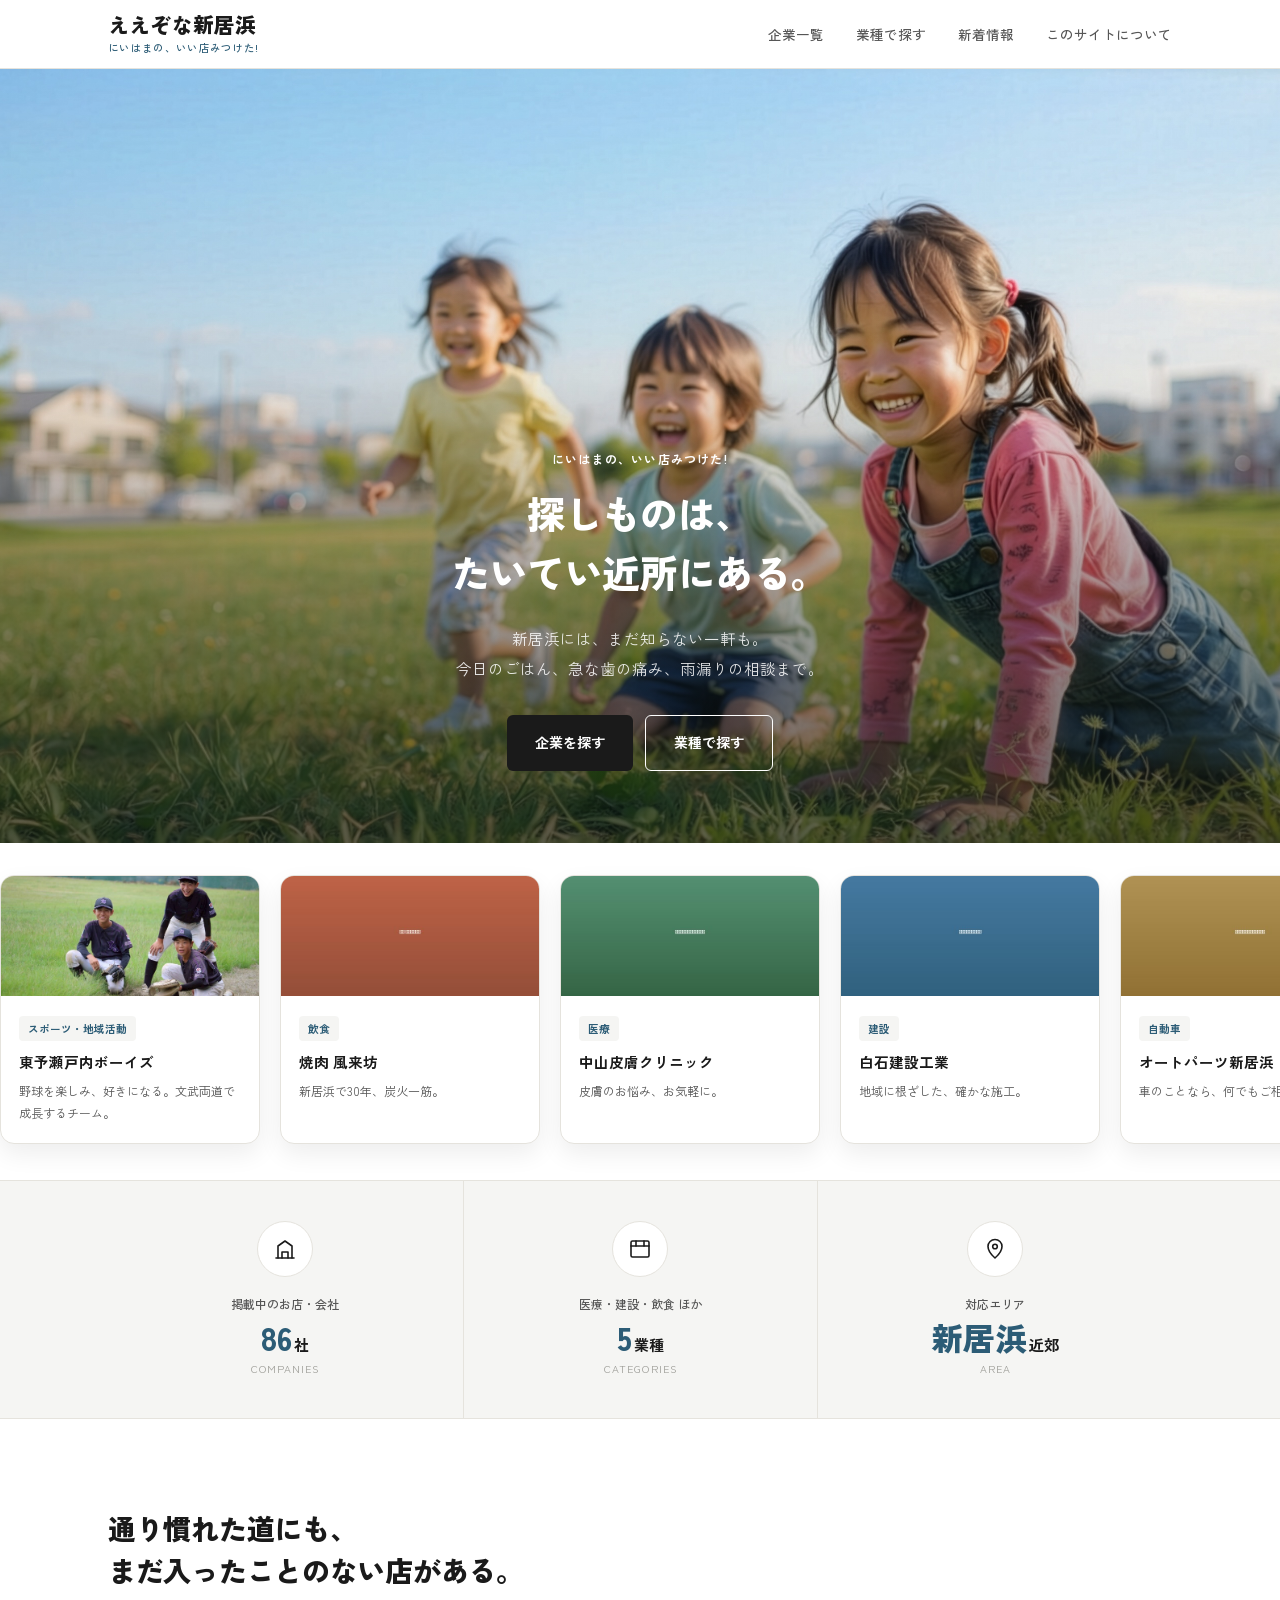
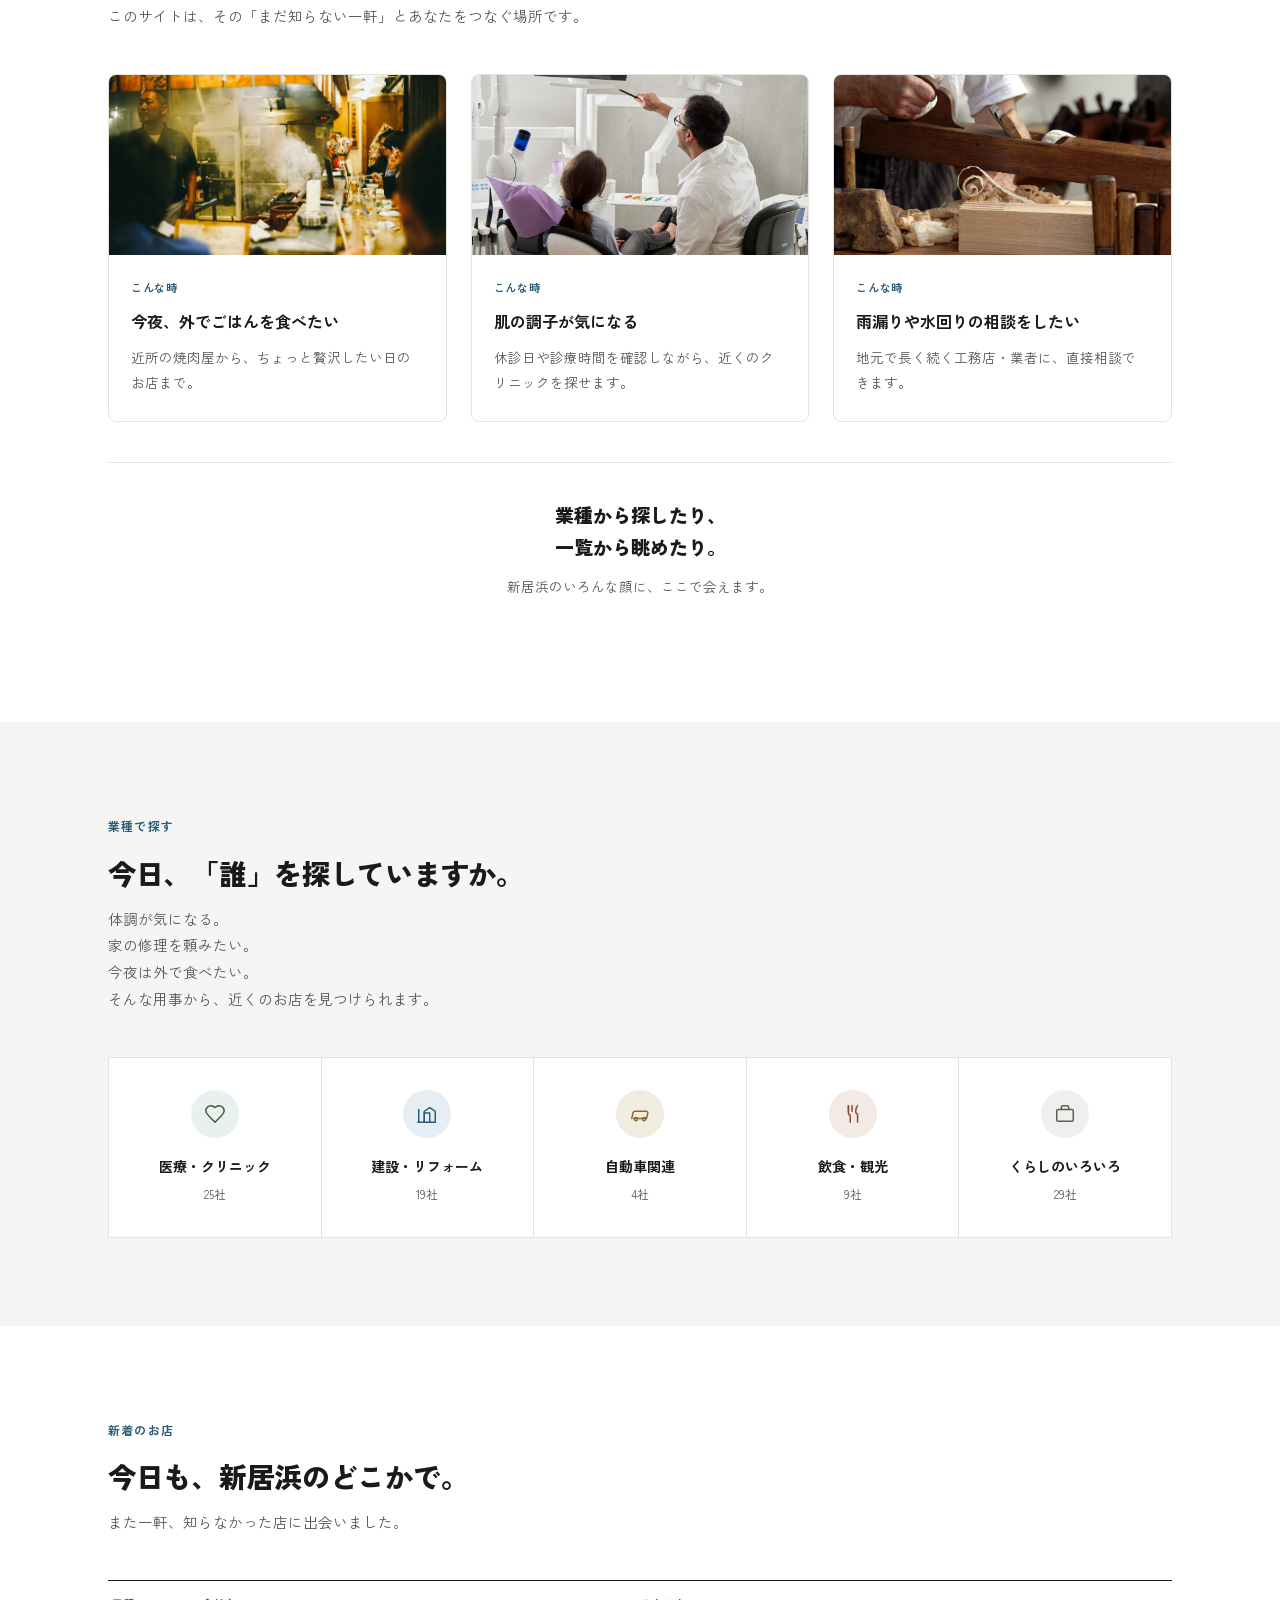
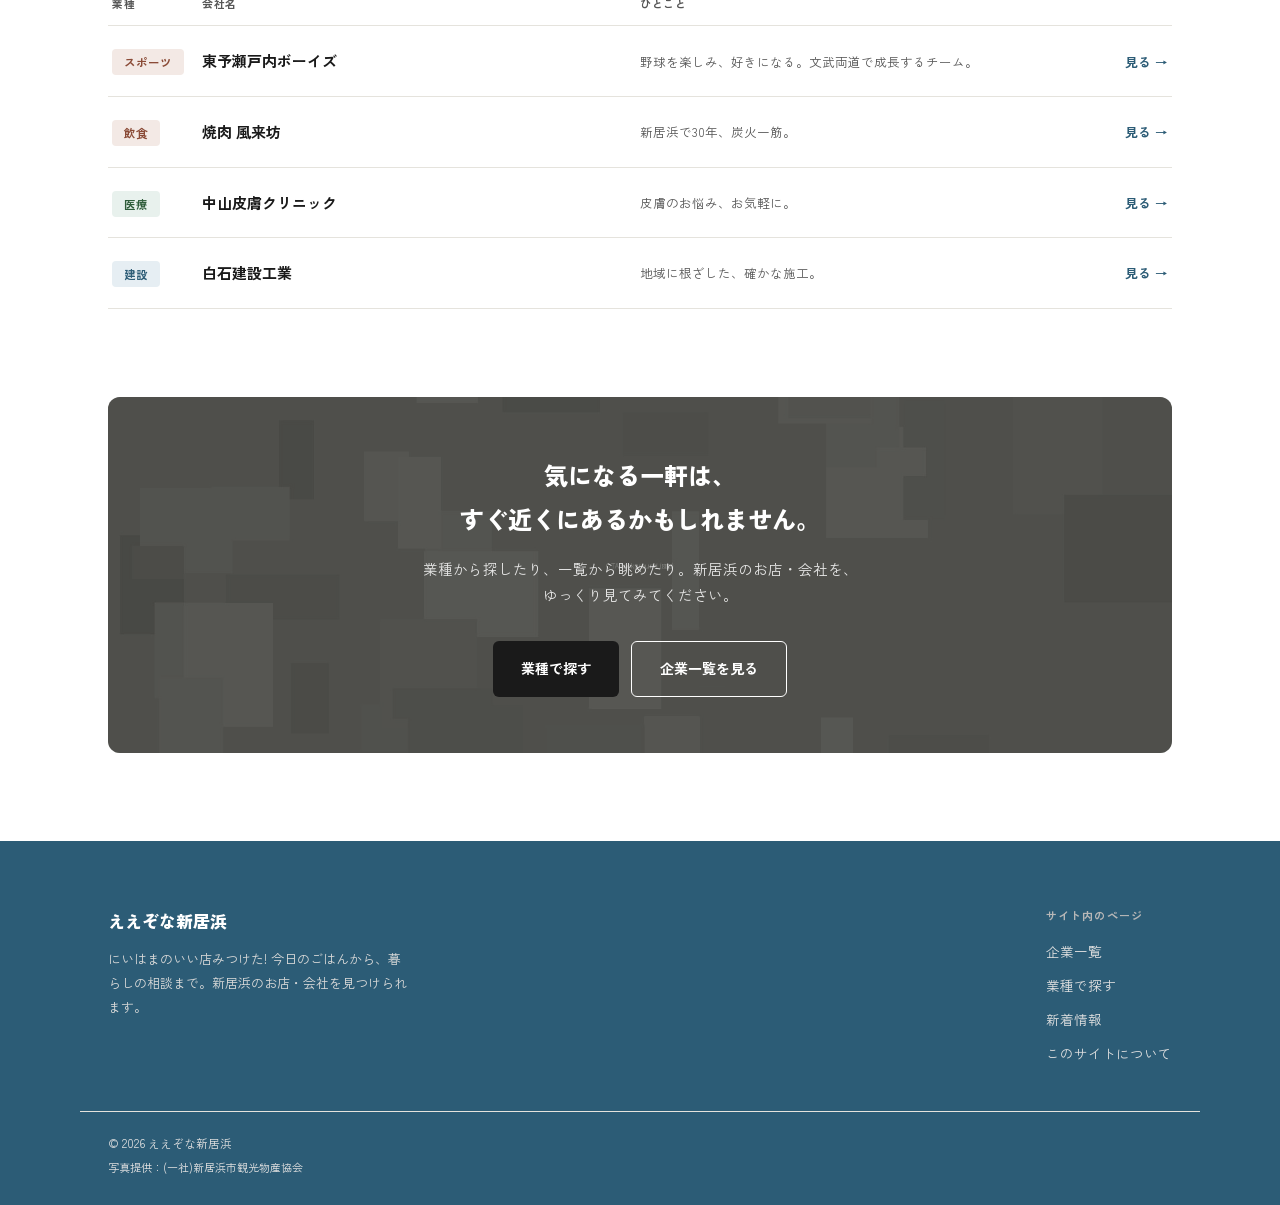
==== index.html @ 500b8d82 "色々修正リファクタ" ====
<!doctype html>
<html lang="ja">
  <head>
    <meta charset="UTF-8" />
    <meta name="viewport" content="width=device-width, initial-scale=1.0" />
    <title>ええぞな新居浜｜にいはまのいい店みつけた!</title>
    <meta
      name="description"
      content="にいはまのいい店みつけた! 今日のごはん、急な通院、暮らしの相談まで。新居浜のお店・会社を見つけられます。"
    />
    <link rel="stylesheet" href="assets/style.css" />
    <link rel="stylesheet" href="assets/home.css" />
  </head>
  <body>
    <header class="site-header">
      <div class="wrap header-inner">
        <a href="index.html" class="brand">
          <span class="brand-text"
            >ええぞな新居浜<small>にいはまの、いい店みつけた!</small></span
          >
        </a>
        <nav class="nav-links">
          <a href="companies/index.html">企業一覧</a>
          <a href="categories.html">業種で探す</a>
          <a href="news.html">新着情報</a>
          <a href="about.html">このサイトについて</a>
        </nav>
      </div>
    </header>

    <div class="hero">
      <div class="hero-image">
        <div class="hero-slide is-active">
          <img
            src="images/hero.jpg"
            alt="新居浜市の鳥瞰イラスト。瀬戸内海と市街地、別子銅山の山々"
          />
        </div>
        <div class="hero-slide">
          <img src="images/hero2.jpg" alt="新居浜の街並み" />
        </div>
        <div class="hero-slide">
          <img src="images/hero3.jpg" alt="新居浜のお店の様子" />
        </div>
        <div class="hero-gradient"></div>
      </div>
      <div class="wrap hero-text">
        <span class="eyebrow">にいはまの、いい店みつけた!</span>
        <h1>探しものは、<br />たいてい近所にある。</h1>
        <p class="lead">
          新居浜には、まだ知らない一軒も。<br />今日のごはん、急な歯の痛み、雨漏りの相談まで。
        </p>
        <div class="hero-actions">
          <a href="companies/index.html" class="btn btn-primary">企業を探す</a>
          <a href="categories.html" class="btn btn-outline">業種で探す</a>
        </div>
      </div>
    </div>

    <div class="marquee-section">
      <div class="marquee-track">
        <div class="marquee-group">
          <a href="companies/setouchi-boys/" class="marquee-card">
            <div class="marquee-thumb">
              <img
                src="images/companies/setouchi-boys/photo-1.jpg"
                alt="東予瀬戸内ボーイズ"
              />
            </div>
            <div class="marquee-body">
              <span class="marquee-tag">スポーツ・地域活動</span>
              <h4>東予瀬戸内ボーイズ</h4>
              <p>野球を楽しみ、好きになる。文武両道で成長するチーム。</p>
            </div>
          </a>
          <a href="companies/a/index.html" class="marquee-card">
            <div class="marquee-thumb">
              <img src="images/marquee-1.jpg" alt="焼肉 風来坊" />
            </div>
            <div class="marquee-body">
              <span class="marquee-tag">飲食</span>
              <h4>焼肉 風来坊</h4>
              <p>新居浜で30年、炭火一筋。</p>
            </div>
          </a>
          <a href="companies/b/index.html" class="marquee-card">
            <div class="marquee-thumb">
              <img src="images/marquee-2.jpg" alt="中山皮膚クリニック" />
            </div>
            <div class="marquee-body">
              <span class="marquee-tag">医療</span>
              <h4>中山皮膚クリニック</h4>
              <p>皮膚のお悩み、お気軽に。</p>
            </div>
          </a>
          <a href="companies/c/index.html" class="marquee-card">
            <div class="marquee-thumb">
              <img src="images/marquee-3.jpg" alt="白石建設工業" />
            </div>
            <div class="marquee-body">
              <span class="marquee-tag">建設</span>
              <h4>白石建設工業</h4>
              <p>地域に根ざした、確かな施工。</p>
            </div>
          </a>
          <a href="companies/index.html" class="marquee-card">
            <div class="marquee-thumb">
              <img src="images/marquee-4.jpg" alt="オートパーツ新居浜" />
            </div>
            <div class="marquee-body">
              <span class="marquee-tag">自動車</span>
              <h4>オートパーツ新居浜</h4>
              <p>車のことなら、何でもご相談を。</p>
            </div>
          </a>
          <a href="companies/index.html" class="marquee-card">
            <div class="marquee-thumb">
              <img src="images/marquee-5.jpg" alt="渡部精機" />
            </div>
            <div class="marquee-body">
              <span class="marquee-tag">サービス</span>
              <h4>渡部精機</h4>
              <p>ものづくりの町を、支えています。</p>
            </div>
          </a>
        </div>
        <div class="marquee-group" aria-hidden="true">
          <a href="companies/setouchi-boys/" class="marquee-card">
            <div class="marquee-thumb">
              <img
                src="images/companies/setouchi-boys/photo-1.jpg"
                alt="東予瀬戸内ボーイズ"
              />
            </div>
            <div class="marquee-body">
              <span class="marquee-tag">スポーツ・地域活動</span>
              <h4>東予瀬戸内ボーイズ</h4>
              <p>野球を楽しみ、好きになる。文武両道で成長するチーム。</p>
            </div>
          </a>
          <a href="companies/a/index.html" class="marquee-card">
            <div class="marquee-thumb">
              <img src="images/marquee-1.jpg" alt="焼肉 風来坊" />
            </div>
            <div class="marquee-body">
              <span class="marquee-tag">飲食</span>
              <h4>焼肉 風来坊</h4>
              <p>新居浜で30年、炭火一筋。</p>
            </div>
          </a>
          <a href="companies/b/index.html" class="marquee-card">
            <div class="marquee-thumb">
              <img src="images/marquee-2.jpg" alt="中山皮膚クリニック" />
            </div>
            <div class="marquee-body">
              <span class="marquee-tag">医療</span>
              <h4>中山皮膚クリニック</h4>
              <p>皮膚のお悩み、お気軽に。</p>
            </div>
          </a>
          <a href="companies/c/index.html" class="marquee-card">
            <div class="marquee-thumb">
              <img src="images/marquee-3.jpg" alt="白石建設工業" />
            </div>
            <div class="marquee-body">
              <span class="marquee-tag">建設</span>
              <h4>白石建設工業</h4>
              <p>地域に根ざした、確かな施工。</p>
            </div>
          </a>
          <a href="companies/index.html" class="marquee-card">
            <div class="marquee-thumb">
              <img src="images/marquee-4.jpg" alt="オートパーツ新居浜" />
            </div>
            <div class="marquee-body">
              <span class="marquee-tag">自動車</span>
              <h4>オートパーツ新居浜</h4>
              <p>車のことなら、何でもご相談を。</p>
            </div>
          </a>
          <a href="companies/index.html" class="marquee-card">
            <div class="marquee-thumb">
              <img src="images/marquee-5.jpg" alt="渡部精機" />
            </div>
            <div class="marquee-body">
              <span class="marquee-tag">サービス</span>
              <h4>渡部精機</h4>
              <p>ものづくりの町を、支えています。</p>
            </div>
          </a>
        </div>
      </div>
    </div>

    <div class="stat-band">
      <div class="wrap">
        <div class="stat-item">
          <div class="stat-icon">
            <svg
              width="24"
              height="24"
              viewBox="0 0 24 24"
              fill="none"
              stroke="currentColor"
              stroke-width="1.6"
              stroke-linecap="round"
              stroke-linejoin="round"
            >
              <path d="M3 21h18" />
              <path d="M5 21V9l7-5 7 5v12" />
              <path d="M9 21v-6h6v6" />
            </svg>
          </div>
          <div class="label-jp">掲載中のお店・会社</div>
          <div class="num">86<span>社</span></div>
          <div class="label-en">Companies</div>
        </div>
        <div class="stat-item">
          <div class="stat-icon">
            <svg
              width="24"
              height="24"
              viewBox="0 0 24 24"
              fill="none"
              stroke="currentColor"
              stroke-width="1.6"
              stroke-linecap="round"
              stroke-linejoin="round"
            >
              <rect x="3" y="4" width="18" height="16" rx="1.5" />
              <path d="M3 9h18" />
              <path d="M8 4v5" />
              <path d="M16 4v5" />
            </svg>
          </div>
          <div class="label-jp">医療・建設・飲食 ほか</div>
          <div class="num">5<span>業種</span></div>
          <div class="label-en">Categories</div>
        </div>
        <div class="stat-item">
          <div class="stat-icon">
            <svg
              width="24"
              height="24"
              viewBox="0 0 24 24"
              fill="none"
              stroke="currentColor"
              stroke-width="1.6"
              stroke-linecap="round"
              stroke-linejoin="round"
            >
              <path
                d="M12 21s7-6.1 7-11.5A7 7 0 0 0 5 9.5C5 14.9 12 21 12 21z"
              />
              <circle cx="12" cy="9.5" r="2.3" />
            </svg>
          </div>
          <div class="label-jp">対応エリア</div>
          <div class="num">新居浜<span>近郊</span></div>
          <div class="label-en">Area</div>
        </div>
      </div>
    </div>

    <section class="section">
      <div class="wrap">
        <div class="section-head">
          <h2 class="section-title">
            通り慣れた道にも、<br />まだ入ったことのない店がある。
          </h2>
          <p class="section-desc">
            このサイトは、その「まだ知らない一軒」とあなたをつなぐ場所です。
          </p>
        </div>
        <div class="discover-grid">
          <div class="discover-card">
            <div class="discover-thumb">
              <img src="images/discover_1.jpg" alt="夜の外食シーン" />
            </div>
            <div class="discover-body">
              <span class="tag">こんな時</span>
              <h3>今夜、外でごはんを食べたい</h3>
              <p>近所の焼肉屋から、ちょっと贅沢したい日のお店まで。</p>
            </div>
          </div>
          <div class="discover-card">
            <div class="discover-thumb">
              <img src="images/discover_2.jpg" alt="クリニックでの診察シーン" />
            </div>
            <div class="discover-body">
              <span class="tag">こんな時</span>
              <h3>肌の調子が気になる</h3>
              <p>
                休診日や診療時間を確認しながら、近くのクリニックを探せます。
              </p>
            </div>
          </div>
          <div class="discover-card">
            <div class="discover-thumb">
              <img
                src="images/discover_3.jpg"
                alt="住宅の修理・リフォームシーン"
              />
            </div>
            <div class="discover-body">
              <span class="tag">こんな時</span>
              <h3>雨漏りや水回りの相談をしたい</h3>
              <p>地元で長く続く工務店・業者に、直接相談できます。</p>
            </div>
          </div>
        </div>
        <div class="discover-statement">
          <div class="big">業種から探したり、<br />一覧から眺めたり。</div>
          <p>新居浜のいろんな顔に、ここで会えます。</p>
        </div>
      </div>
    </section>

    <section class="section" style="background: var(--mist)">
      <div class="wrap">
        <div class="section-head">
          <span class="eyebrow">業種で探す</span>
          <h2 class="section-title">今日、「誰」を探していますか。</h2>
          <p class="section-desc">
            体調が気になる。<br />家の修理を頼みたい。<br />今夜は外で食べたい。<br />そんな用事から、近くのお店を見つけられます。
          </p>
        </div>
        <div class="index-grid">
          <a href="categories.html#medical" class="index-card">
            <div
              class="index-icon"
              style="background: #e8f1ed; color: var(--green-deep)"
            >
              <svg
                width="22"
                height="22"
                viewBox="0 0 24 24"
                fill="none"
                stroke="currentColor"
                stroke-width="1.6"
                stroke-linecap="round"
                stroke-linejoin="round"
              >
                <path
                  d="M19 14c1.49-1.46 3-3.21 3-5.5A5.5 5.5 0 0 0 16.5 3c-1.76 0-3 .5-4.5 2-1.5-1.5-2.74-2-4.5-2A5.5 5.5 0 0 0 2 8.5c0 2.29 1.51 4.04 3 5.5l7 7Z"
                />
              </svg>
            </div>
            <h4>医療・クリニック</h4>
            <div class="count">25社</div>
          </a>
          <a href="categories.html#construction" class="index-card">
            <div
              class="index-icon"
              style="background: #e6eef3; color: var(--sea-deep)"
            >
              <svg
                width="22"
                height="22"
                viewBox="0 0 24 24"
                fill="none"
                stroke="currentColor"
                stroke-width="1.6"
                stroke-linecap="round"
                stroke-linejoin="round"
              >
                <path d="M2 21h19" />
                <path d="M3 7v14" />
                <path d="M21 21V9l-6-4-6 4v12" />
                <path d="M9 21V11h6v10" />
              </svg>
            </div>
            <h4>建設・リフォーム</h4>
            <div class="count">19社</div>
          </a>
          <a href="categories.html#auto" class="index-card">
            <div class="index-icon" style="background: #f2ede2; color: #8a6a2e">
              <svg
                width="22"
                height="22"
                viewBox="0 0 24 24"
                fill="none"
                stroke="currentColor"
                stroke-width="1.6"
                stroke-linecap="round"
                stroke-linejoin="round"
              >
                <path
                  d="M5 17h14l1.5-5.5a2 2 0 0 0-1.9-2.5H6.4a2 2 0 0 0-1.9 1.4L3 17"
                />
                <circle cx="7.5" cy="17.5" r="1.8" />
                <circle cx="16.5" cy="17.5" r="1.8" />
              </svg>
            </div>
            <h4>自動車関連</h4>
            <div class="count">4社</div>
          </a>
          <a href="categories.html#food" class="index-card">
            <div class="index-icon" style="background: #f3e9e5; color: #8a4a36">
              <svg
                width="22"
                height="22"
                viewBox="0 0 24 24"
                fill="none"
                stroke="currentColor"
                stroke-width="1.6"
                stroke-linecap="round"
                stroke-linejoin="round"
              >
                <path d="M7 3v8a2 2 0 0 0 2 2v8" />
                <path d="M7 3v6" />
                <path d="M11 3v6" />
                <path d="M17 3c-1.5 1.5-2 3-2 6 0 2 1 3 2 3v9" />
              </svg>
            </div>
            <h4>飲食・観光</h4>
            <div class="count">9社</div>
          </a>
          <a href="categories.html#general" class="index-card">
            <div class="index-icon" style="background: #efefed; color: #5c5c58">
              <svg
                width="22"
                height="22"
                viewBox="0 0 24 24"
                fill="none"
                stroke="currentColor"
                stroke-width="1.6"
                stroke-linecap="round"
                stroke-linejoin="round"
              >
                <rect x="3" y="7" width="18" height="13" rx="1.5" />
                <path d="M8 7V5a2 2 0 0 1 2-2h4a2 2 0 0 1 2 2v2" />
              </svg>
            </div>
            <h4>くらしのいろいろ</h4>
            <div class="count">29社</div>
          </a>
        </div>
      </div>
    </section>

    <section class="section">
      <div class="wrap">
        <div class="section-head">
          <span class="eyebrow">新着のお店</span>
          <h2 class="section-title">今日も、新居浜のどこかで。</h2>
          <p class="section-desc">また一軒、知らなかった店に出会いました。</p>
        </div>
        <div class="ledger">
          <div class="ledger-head">
            <div>業種</div>
            <div>会社名</div>
            <div>ひとこと</div>
            <div></div>
          </div>
          <a href="companies/setouchi-boys/" class="ledger-row">
            <div><span class="tag tag-food">スポーツ</span></div>
            <div><h3>東予瀬戸内ボーイズ</h3></div>
            <div class="catch">
              野球を楽しみ、好きになる。文武両道で成長するチーム。
            </div>
            <div class="more">見る →</div>
          </a>
          <a href="companies/yakiniku-furaibo/" class="ledger-row">
            <div><span class="tag tag-food">飲食</span></div>
            <div><h3>焼肉 風来坊</h3></div>
            <div class="catch">新居浜で30年、炭火一筋。</div>
            <div class="more">見る →</div>
          </a>
          <a href="companies/b/index.html" class="ledger-row">
            <div><span class="tag tag-medical">医療</span></div>
            <div><h3>中山皮膚クリニック</h3></div>
            <div class="catch">皮膚のお悩み、お気軽に。</div>
            <div class="more">見る →</div>
          </a>
          <a href="companies/c/index.html" class="ledger-row">
            <div><span class="tag tag-construction">建設</span></div>
            <div><h3>白石建設工業</h3></div>
            <div class="catch">地域に根ざした、確かな施工。</div>
            <div class="more">見る →</div>
          </a>
        </div>
      </div>
    </section>

    <section class="section" style="padding-top: 0">
      <div class="wrap">
        <div class="cta-section">
          <h2>気になる一軒は、<br />すぐ近くにあるかもしれません。</h2>
          <p>
            業種から探したり、一覧から眺めたり。新居浜のお店・会社を、ゆっくり見てみてください。
          </p>
          <div class="hero-actions">
            <a href="categories.html" class="btn btn-primary">業種で探す</a>
            <a href="companies/index.html" class="btn btn-outline"
              >企業一覧を見る</a
            >
          </div>
        </div>
      </div>
    </section>

    <footer class="site-footer">
      <div class="wrap footer-top">
        <div>
          <div class="footer-brand">ええぞな新居浜</div>
          <p class="footer-tag">
            にいはまのいい店みつけた!
            今日のごはんから、暮らしの相談まで。新居浜のお店・会社を見つけられます。
          </p>
        </div>
        <div class="footer-cols">
          <div class="footer-col">
            <h4>サイト内のページ</h4>
            <a href="companies/index.html">企業一覧</a>
            <a href="categories.html">業種で探す</a>
            <a href="news.html">新着情報</a>
            <a href="about.html">このサイトについて</a>
          </div>
        </div>
      </div>
      <div class="wrap footer-bottom">
        <p>&copy; 2026 ええぞな新居浜</p>
        <p class="footer-credit">写真提供：(一社)新居浜市観光物産協会</p>
      </div>
    </footer>

    <script>
      (function () {
        const slides = document.querySelectorAll(".hero-slide");
        if (slides.length < 2) return;
        let current = 0;
        const intervalMs = 5000;

        setInterval(() => {
          slides[current].classList.remove("is-active");
          current = (current + 1) % slides.length;
          slides[current].classList.add("is-active");
        }, intervalMs);
      })();
    </script>
  </body>
</html>
---- assets/style.css ----
@import url("https://fonts.googleapis.com/css2?family=Zen+Kaku+Gothic+New:wght@400;500;700;900&family=Inter:wght@600;700&display=swap");

:root {
  --ink: #1a1a1a;
  --ink-soft: #565656;
  --paper: #ffffff;
  --mist: #f5f5f3;
  --line: #e5e3dd;
  --sea: #3e7e9e;
  --sea-deep: #2c5c76;
  --green: #4f7a4a;
  --green-deep: #3a5c38;
  --sand: #c9a86b;
  --akagane: #461302;
}

* {
  box-sizing: border-box;
  margin: 0;
  padding: 0;
}

body {
  font-family: "Zen Kaku Gothic New", sans-serif;
  background: var(--paper);
  color: var(--ink);
  line-height: 1.85;
  -webkit-font-smoothing: antialiased;
}

img {
  max-width: 100%;
  display: block;
}
a {
  color: inherit;
  text-decoration: none;
}

.wrap {
  max-width: 1120px;
  margin: 0 auto;
  padding: 0 28px;
}

/* ===== ヘッダー ===== */
.site-header {
  position: sticky;
  top: 0;
  z-index: 100;
  background: rgba(255, 255, 255, 0.92);
  backdrop-filter: blur(8px);
  border-bottom: 1px solid var(--line);
}

.header-inner {
  display: flex;
  align-items: center;
  justify-content: space-between;
  height: 68px;
}

.brand {
  display: flex;
  flex-direction: column;
  justify-content: center;
}

.brand-text {
  display: block;
  font-weight: 900;
  font-size: 21px;
  line-height: 1.3;
  letter-spacing: 0.01em;
}

.brand-text small {
  display: block;
  font-size: 10.5px;
  font-weight: 500;
  line-height: 1.6;
  color: var(--sea-deep);
  letter-spacing: 0.03em;
  margin-top: 1px;
}

.nav-links {
  display: flex;
  align-items: center;
  gap: 32px;
}

.nav-links a {
  font-size: 13.5px;
  font-weight: 500;
  color: var(--ink-soft);
  position: relative;
  padding: 4px 0;
  transition: color 0.2s ease;
}

.nav-links a:hover {
  color: var(--ink);
}

/* ===== フッター ===== */
.site-footer {
  background: var(--sea-deep);
  color: #c9c9c5;
  padding: 64px 0 28px;
}

.footer-top {
  display: flex;
  justify-content: space-between;
  flex-wrap: wrap;
  gap: 32px;
  padding-bottom: 36px;
  border-bottom: 1px solid var(--line);
}

.footer-brand {
  font-weight: 900;
  font-size: 17px;
  color: var(--paper);
}
.footer-tag {
  font-size: 13px;
  color: #dadad9;
  margin-top: 10px;
  max-width: 300px;
}
.footer-cols {
  display: flex;
  gap: 56px;
}
.footer-col h4 {
  font-size: 11px;
  letter-spacing: 0.1em;
  color: #b7b7b7;
  margin-bottom: 14px;
  font-weight: 700;
  text-transform: uppercase;
}
.footer-col a,
.footer-col span {
  display: block;
  font-size: 13.5px;
  margin-bottom: 9px;
  color: #e1e1e1;
}
.footer-bottom {
  padding-top: 22px;
  font-size: 11.5px;
  color: #e0e0e0;
}
.footer-bottom p {
  margin: 0;
  line-height: 1.7;
}
.footer-bottom .footer-credit {
  font-size: 11px;
  color: #e0e0e0;
  margin-top: 4px;
}

/* ===== ボタン ===== */
.btn {
  display: inline-flex;
  align-items: center;
  gap: 8px;
  padding: 14px 28px;
  font-size: 14px;
  font-weight: 700;
  border-radius: 6px;
  transition:
    transform 0.25s cubic-bezier(0.22, 1, 0.36, 1),
    box-shadow 0.25s cubic-bezier(0.22, 1, 0.36, 1),
    background-color 0.2s ease,
    color 0.2s ease,
    border-color 0.2s ease;
}

.btn-primary {
  background: var(--ink);
  color: var(--paper);
  box-shadow: 0 0 0 rgba(26, 26, 26, 0);
}
.btn-primary:hover {
  transform: translateY(-2px);
  box-shadow: 0 8px 16px rgba(26, 26, 26, 0.22);
}
.btn-primary:active {
  transform: translateY(0);
  box-shadow: 0 2px 6px rgba(26, 26, 26, 0.18);
}

.btn-outline {
  border: 1.5px solid var(--ink);
  color: var(--ink);
  background: transparent;
}
.btn-outline:hover {
  background: var(--ink);
  color: var(--paper);
  transform: translateY(-2px);
  box-shadow: 0 8px 16px rgba(26, 26, 26, 0.16);
}
.btn-outline:active {
  transform: translateY(0);
  box-shadow: 0 2px 6px rgba(26, 26, 26, 0.12);
}

/* ===== セクション共通 ===== */
.section {
  padding: 88px 0;
}
.section-head {
  margin-bottom: 44px;
}
.eyebrow {
  display: inline-flex;
  align-items: center;
  gap: 8px;
  font-size: 12px;
  font-weight: 700;
  color: var(--sea-deep);
  letter-spacing: 0.1em;
  margin-bottom: 14px;
  text-transform: uppercase;
}
.section-title {
  font-size: 28px;
  font-weight: 900;
  letter-spacing: -0.01em;
  line-height: 1.5;
}
.section-desc {
  font-size: 14.5px;
  color: var(--ink-soft);
  margin-top: 12px;
  max-width: 520px;
}

@media (max-width: 760px) {
  .nav-links a {
    display: none;
  }
  .section {
    padding: 56px 0;
  }
  .section-title {
    font-size: 22px;
  }
  .footer-top {
    flex-direction: column;
  }
  .footer-cols {
    gap: 32px;
    flex-wrap: wrap;
  }
}
/* company-contact 内のボタン調整 */
.company-contact .btn-primary {
  background: var(--sea-deep);
  color: #ffffff;
}

.company-contact .btn-primary:hover {
  background: #1e4a5f;
}

/* 基本情報注釈ボックス */
.info-note {
  grid-column: 1 / -1;
  margin-top: 24px;
  padding: 20px;
  background: var(--mist);
  border-radius: 12px;
  font-size: 14px;
  line-height: 1.7;
  color: var(--ink-soft);
}
---- assets/home.css ----
/* ===== ヒーロー：PCは画像にテキストを重ねる／スマホは縦積み ===== */
.hero {
  position: relative;
}

.hero-image {
  width: 100%;
  aspect-ratio: 1536 / 1024;
  overflow: hidden;
  background: var(--mist);
  position: relative;
}

.hero-slide {
  position: absolute;
  inset: 0;
  opacity: 0;
  transition: opacity 1.2s ease;
}

.hero-slide.is-active {
  opacity: 1;
}

.hero-slide img {
  width: 100%;
  height: 100%;
  object-fit: cover;
  object-position: center 40%;
  display: block;
}

.hero-gradient {
  display: none;
}

.hero-text {
  padding: 56px 0 64px;
  text-align: center;
}

.hero-text .eyebrow {
  justify-content: center;
}

.hero-text h1 {
  font-size: clamp(26px, 4vw, 38px);
  font-weight: 900;
  line-height: 1.55;
  letter-spacing: -0.01em;
}

.hero-text p.lead {
  margin: 22px auto 0;
  font-size: 15.5px;
  color: var(--ink-soft);
  max-width: 460px;
  line-height: 1.9;
}

.hero-actions {
  display: flex;
  gap: 12px;
  margin-top: 32px;
  justify-content: center;
  flex-wrap: wrap;
}

/* PC：画像の上にテキストを重ねる */
@media (min-width: 881px) {
  .hero {
    min-height: 86vh;
  }

  .hero-image {
    position: absolute;
    inset: 0;
    height: 100%;
    aspect-ratio: auto;
  }

  .hero-gradient {
    display: block;
    position: absolute;
    inset: 0;
    background: linear-gradient(
      to top,
      rgba(10, 20, 25, 0.62) 0%,
      rgba(10, 20, 25, 0.38) 32%,
      rgba(10, 20, 25, 0.05) 60%,
      rgba(10, 20, 25, 0) 100%
    );
    pointer-events: none;
  }

  .hero-text {
    position: relative;
    z-index: 2;
    min-height: 86vh;
    display: flex;
    flex-direction: column;
    justify-content: flex-end;
    padding: 0 0 72px;
  }

  .hero-text .eyebrow,
  .hero-text h1,
  .hero-text p.lead {
    color: #ffffff;
  }

  .hero-text p.lead {
    color: rgba(255, 255, 255, 0.86);
  }

  .hero-text .btn-outline {
    border: 1.5px solid #ffffff;
    color: #ffffff;
  }
  .hero-text .btn-outline:hover {
    background: #ffffff;
    color: var(--ink);
    box-shadow: 0 8px 20px rgba(0, 0, 0, 0.25);
  }
}

/* ===== マーキー：掲載企業カードが流れる帯 ===== */
.marquee-section {
  background: var(--paper);
  padding: 32px 0 36px;
  overflow: hidden;
  position: relative;
}

.marquee-track {
  display: flex;
  width: max-content;
  animation: marquee-scroll 38s linear infinite;
}

.marquee-track:hover {
  animation-play-state: running;
}

.marquee-group {
  display: flex;
  gap: 20px;
  padding-right: 20px;
}

@keyframes marquee-scroll {
  from {
    transform: translateX(0);
  }
  to {
    transform: translateX(-50%);
  }
}

.marquee-card {
  flex: 0 0 260px;
  background: var(--paper);
  border: 1px solid var(--line);
  border-radius: 14px;
  overflow: hidden;
  box-shadow: 0 10px 24px rgba(20, 20, 18, 0.07);
  transition:
    transform 0.25s cubic-bezier(0.22, 1, 0.36, 1),
    box-shadow 0.25s ease;
}

.marquee-card:hover {
  transform: translateY(-4px);
  box-shadow: 0 16px 32px rgba(20, 20, 18, 0.12);
}

.marquee-thumb {
  height: 120px;
  overflow: hidden;
}

.marquee-thumb img {
  width: 100%;
  height: 100%;
  object-fit: cover;
}

.marquee-body {
  padding: 16px 18px 18px;
}

.marquee-tag {
  display: inline-block;
  font-size: 10.5px;
  font-weight: 700;
  color: var(--sea-deep);
  background: var(--mist);
  padding: 3px 9px;
  border-radius: 4px;
  margin-bottom: 8px;
}

.marquee-body h4 {
  font-size: 14.5px;
  font-weight: 700;
  margin-bottom: 4px;
  color: var(--ink);
}

.marquee-body p {
  font-size: 12px;
  color: var(--ink-soft);
}

@media (max-width: 880px) {
  .marquee-card {
    flex: 0 0 200px;
  }
  .marquee-thumb {
    height: 140px;
  }
}

/* ===== 数字バンド：JINS方式 丸アイコン+数字 ===== */
.stat-band {
  border-top: 1px solid var(--line);
  border-bottom: 1px solid var(--line);
  background: var(--mist);
}

.stat-band .wrap {
  display: grid;
  grid-template-columns: repeat(3, 1fr);
}

.stat-item {
  padding: 40px 24px;
  text-align: center;
  border-left: 1px solid var(--line);
}
.stat-item:first-child {
  border-left: none;
}

.stat-icon {
  width: 56px;
  height: 56px;
  border-radius: 50%;
  background: var(--paper);
  border: 1px solid var(--line);
  display: flex;
  align-items: center;
  justify-content: center;
  margin: 0 auto 16px;
  font-size: 22px;
}

.stat-item .label-jp {
  font-size: 12px;
  color: var(--ink-soft);
  font-weight: 500;
  margin-bottom: 6px;
}
.stat-item .num {
  font-size: 32px;
  font-weight: 900;
  color: var(--sea-deep);
  line-height: 1;
}
.stat-item .num span {
  font-size: 15px;
  font-weight: 700;
  margin-left: 2px;
  color: var(--ink);
}
.stat-item .label-en {
  font-size: 10.5px;
  color: #9c9c97;
  letter-spacing: 0.1em;
  margin-top: 6px;
  text-transform: uppercase;
}

/* ===== 発見セクション：写真カード3枚 ===== */
.discover-grid {
  display: grid;
  grid-template-columns: repeat(3, 1fr);
  gap: 24px;
}

.discover-card {
  border: 1px solid var(--line);
  border-radius: 8px;
  overflow: hidden;
}

.discover-thumb {
  height: 180px;
  background: var(--mist);
  overflow: hidden;
}

.discover-thumb img {
  width: 100%;
  height: 100%;
  object-fit: cover;
}

.discover-body {
  padding: 22px 22px 26px;
}
.discover-body .tag {
  font-size: 11px;
  font-weight: 700;
  color: var(--sea-deep);
  letter-spacing: 0.06em;
  margin-bottom: 10px;
  display: block;
}
.discover-body h3 {
  font-size: 16px;
  font-weight: 700;
  margin-bottom: 8px;
}
.discover-body p {
  font-size: 13.5px;
  color: var(--ink-soft);
}

.discover-statement {
  margin-top: 40px;
  padding: 36px 0;
  text-align: center;
  border-top: 1px solid var(--line);
}

.discover-statement .big {
  font-size: 19px;
  font-weight: 900;
  line-height: 1.7;
}
.discover-statement p {
  font-size: 13.5px;
  color: var(--ink-soft);
  margin-top: 10px;
}

/* ===== 業種インデックス ===== */
.index-grid {
  display: grid;
  grid-template-columns: repeat(5, 1fr);
  gap: 1px;
  background: var(--line);
  border: 1px solid var(--line);
}

.index-card {
  background: var(--paper);
  padding: 32px 18px;
  text-align: center;
  transition: background 0.15s ease;
}

.index-card:hover {
  background: var(--mist);
}

.index-icon {
  width: 48px;
  height: 48px;
  border-radius: 50%;
  margin: 0 auto 16px;
  display: flex;
  align-items: center;
  justify-content: center;
}

.index-card h4 {
  font-size: 14px;
  font-weight: 700;
  margin-bottom: 4px;
}
.index-card .count {
  font-size: 11.5px;
  color: var(--ink-soft);
}

/* ===== 新着：台帳テーブル ===== */
.ledger {
  border-top: 1px solid var(--ink);
}

.ledger-head {
  display: grid;
  grid-template-columns: 90px 1fr 1fr 90px;
  padding: 12px 4px;
  font-size: 11px;
  font-weight: 700;
  color: var(--ink-soft);
  letter-spacing: 0.06em;
  border-bottom: 1px solid var(--line);
}

.ledger-row {
  display: grid;
  grid-template-columns: 90px 1fr 1fr 90px;
  align-items: center;
  padding: 20px 4px;
  border-bottom: 1px solid var(--line);
  transition: background 0.15s ease;
}

.ledger-row:hover {
  background: var(--mist);
}

.ledger-row .tag {
  font-size: 11.5px;
  font-weight: 700;
  padding: 5px 12px;
  border-radius: 4px;
  width: fit-content;
  background: var(--mist);
  color: var(--ink-soft);
}

.ledger-row .tag.tag-food {
  background: #f3e9e5;
  color: #8a4a36;
}
.ledger-row .tag.tag-medical {
  background: #e8f1ed;
  color: #2e5c3a;
}
.ledger-row .tag.tag-construction {
  background: #e6eef3;
  color: #2c5c76;
}
.ledger-row .tag.tag-auto {
  background: #f2ede2;
  color: #8a6a2e;
}
.ledger-row .tag.tag-general {
  background: #efefed;
  color: #5c5c58;
}

.ledger-row h3 {
  font-size: 15px;
  font-weight: 700;
}
.ledger-row .catch {
  font-size: 12.5px;
  color: var(--ink-soft);
}
.ledger-row .more {
  font-size: 12.5px;
  font-weight: 700;
  color: var(--sea-deep);
  text-align: right;
}

/* ===== CTA ===== */
.cta-section {
  position: relative;
  border-radius: 12px;
  padding: 56px 48px;
  text-align: center;
  overflow: hidden;
  background-image: url("../images/cta-bg.jpg");
  background-size: cover;
  background-position: center;
}

.cta-section::before {
  content: "";
  position: absolute;
  inset: 0;
  background: rgba(40, 40, 38, 0.6);
}

.cta-section h2,
.cta-section p {
  position: relative;
  z-index: 1;
}

.cta-section h2 {
  font-size: 24px;
  font-weight: 900;
  margin-bottom: 14px;
  color: #ffffff;
}
.cta-section p {
  font-size: 14.5px;
  color: rgba(255, 255, 255, 0.85);
  max-width: 440px;
  margin: 0 auto 30px;
}

.cta-section .hero-actions {
  position: relative;
  z-index: 1;
}

.cta-section .btn-outline {
  border: 1.5px solid #ffffff;
  color: #ffffff;
}
.cta-section .btn-outline:hover {
  background: #ffffff;
  color: var(--ink);
  box-shadow: 0 8px 20px rgba(0, 0, 0, 0.3);
}

@media (max-width: 880px) {
  .hero-text h1 {
    font-size: 24px;
  }
  .stat-band .wrap {
    grid-template-columns: 1fr;
  }
  .stat-item {
    border-left: none;
    border-top: 1px solid var(--line);
  }
  .stat-item:first-child {
    border-top: none;
  }
  .discover-grid {
    grid-template-columns: 1fr;
  }
  .index-grid {
    grid-template-columns: repeat(2, 1fr);
  }
  .ledger-head {
    display: none;
  }
  .ledger-row {
    grid-template-columns: 1fr;
    gap: 6px;
  }
  .cta-section {
    padding: 40px 24px;
  }
}
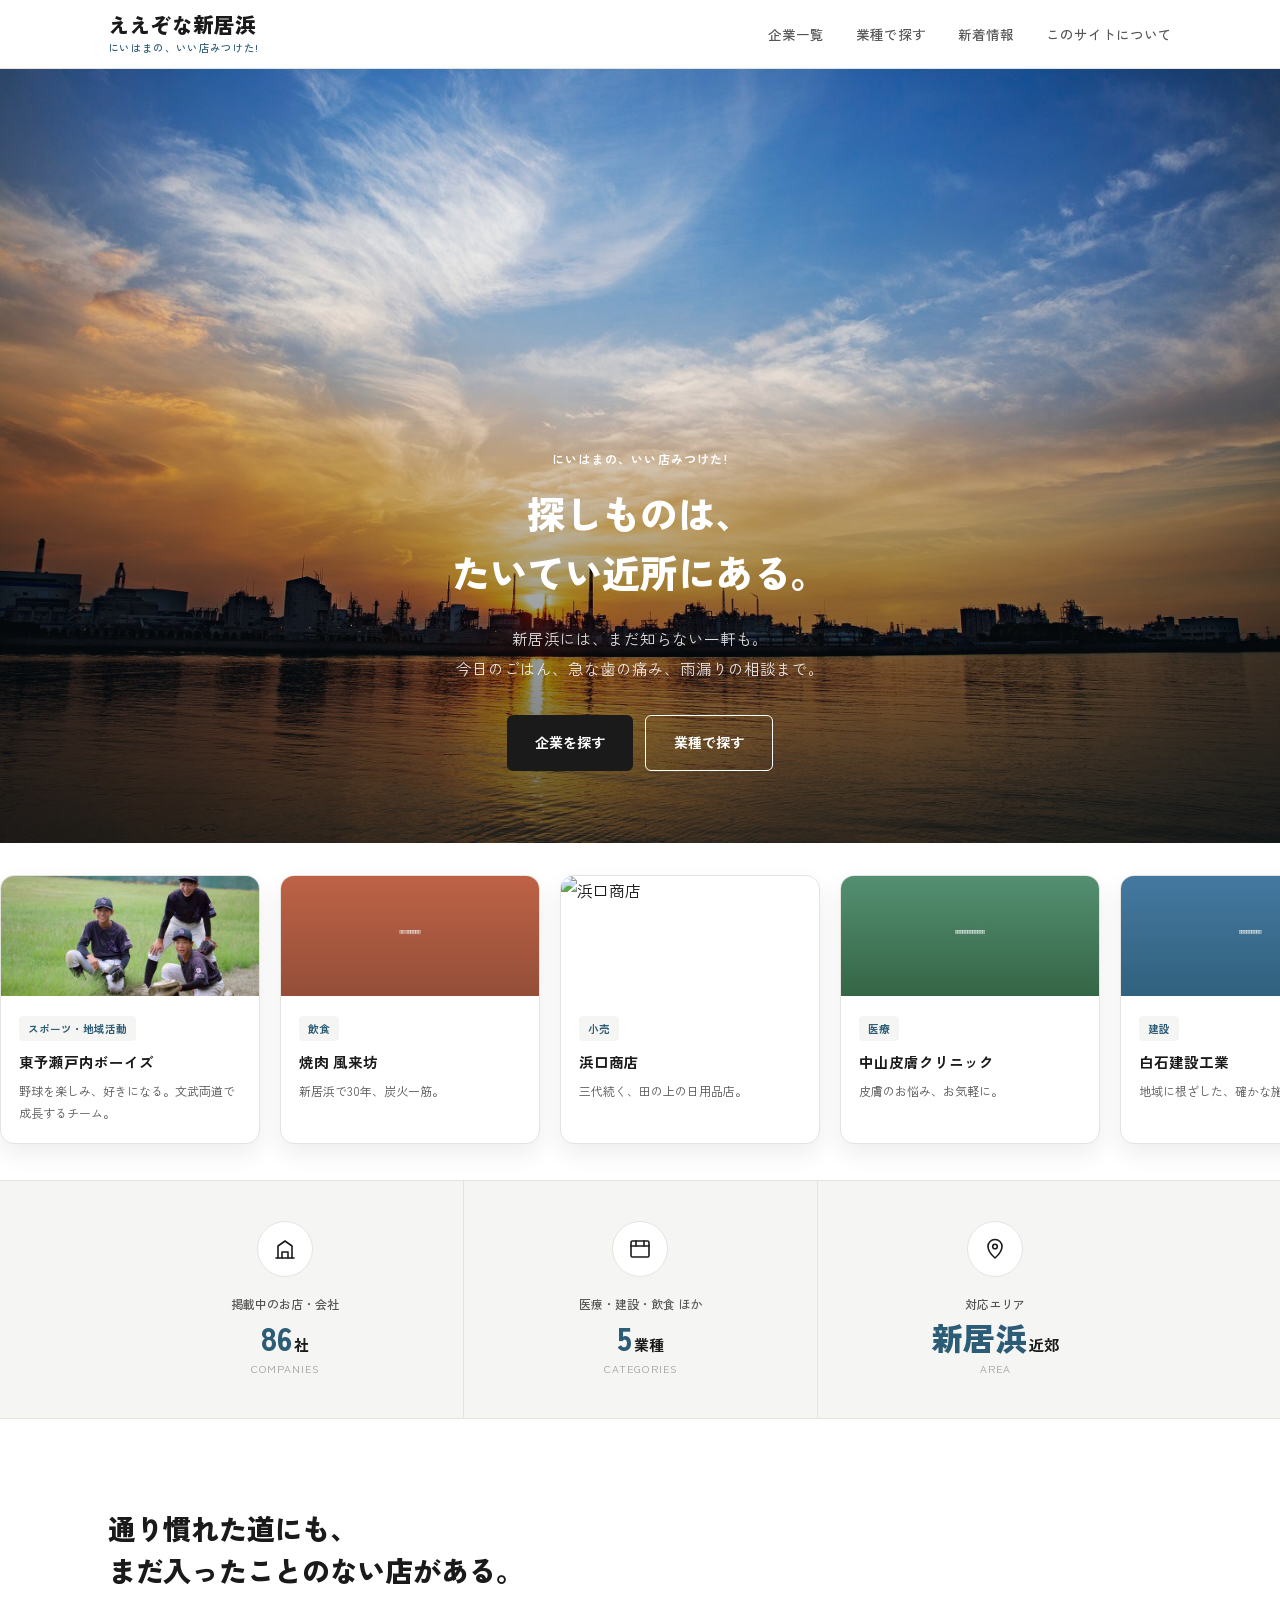
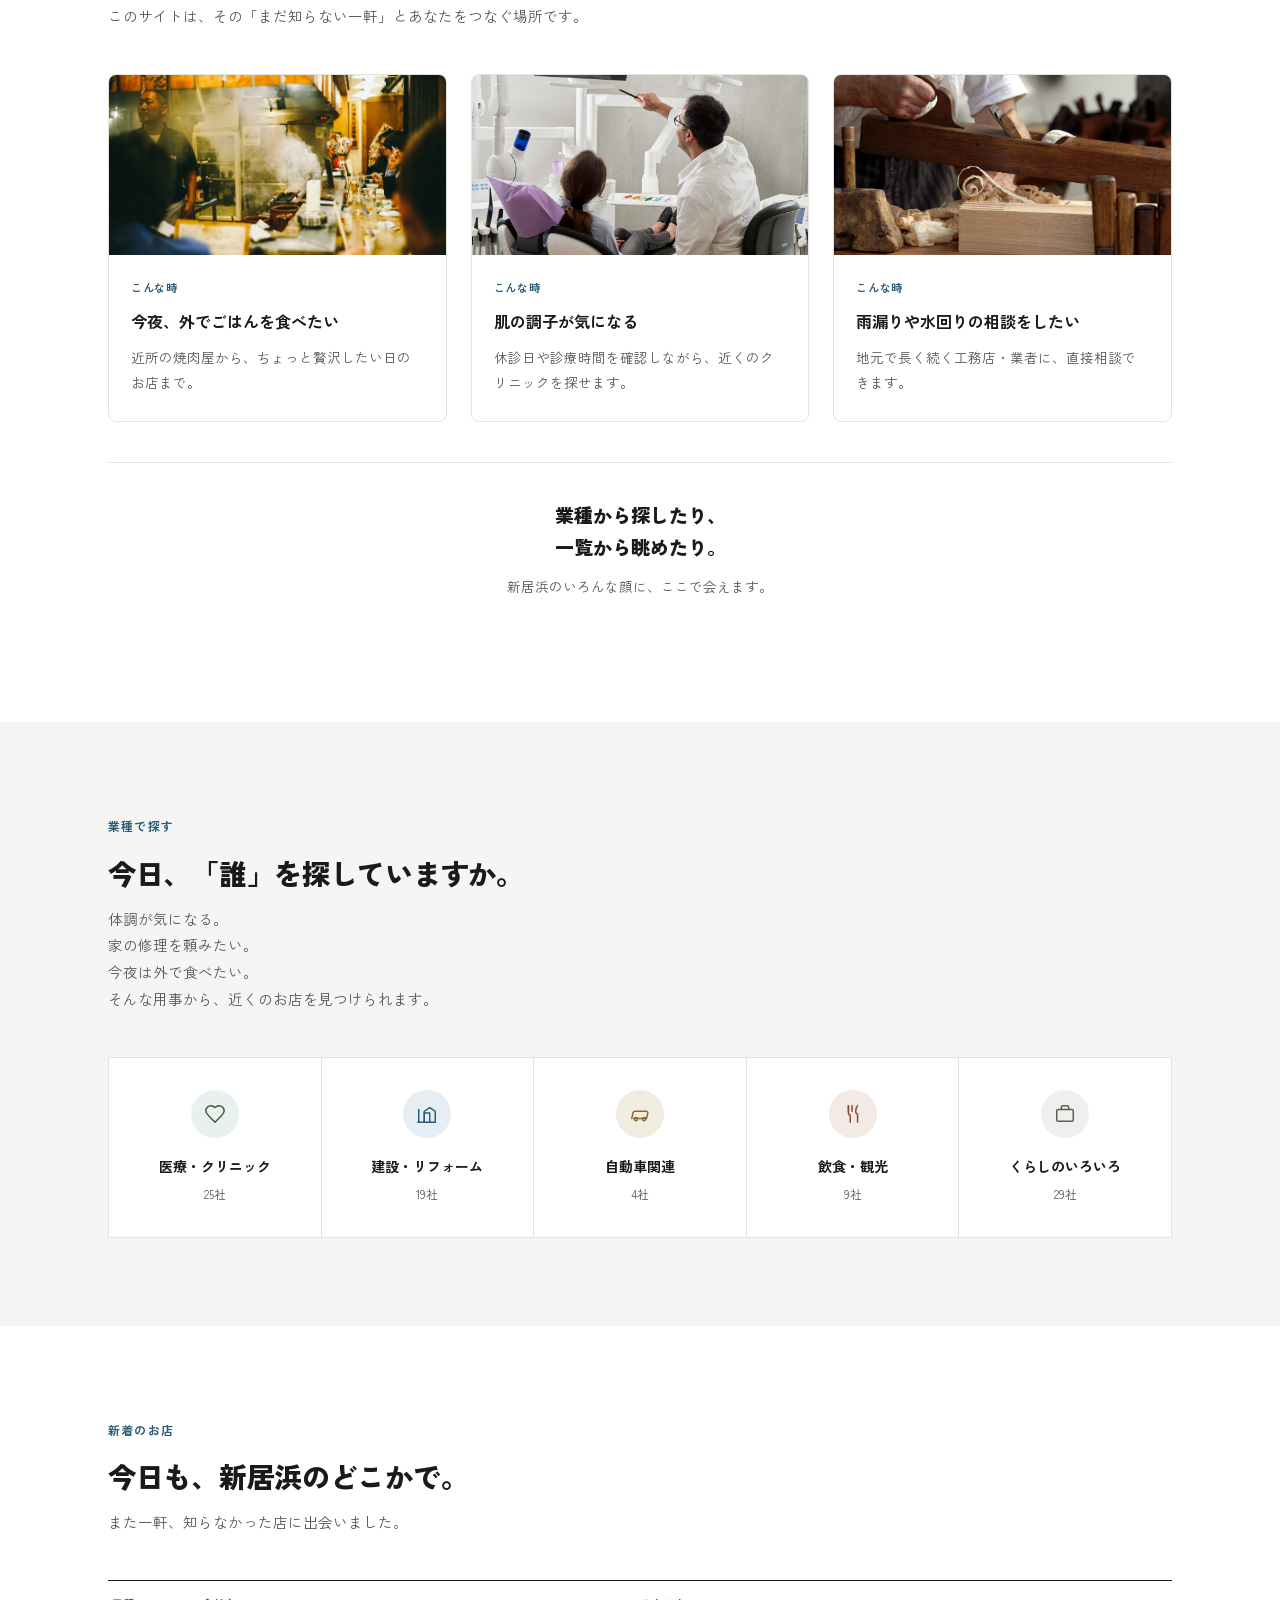
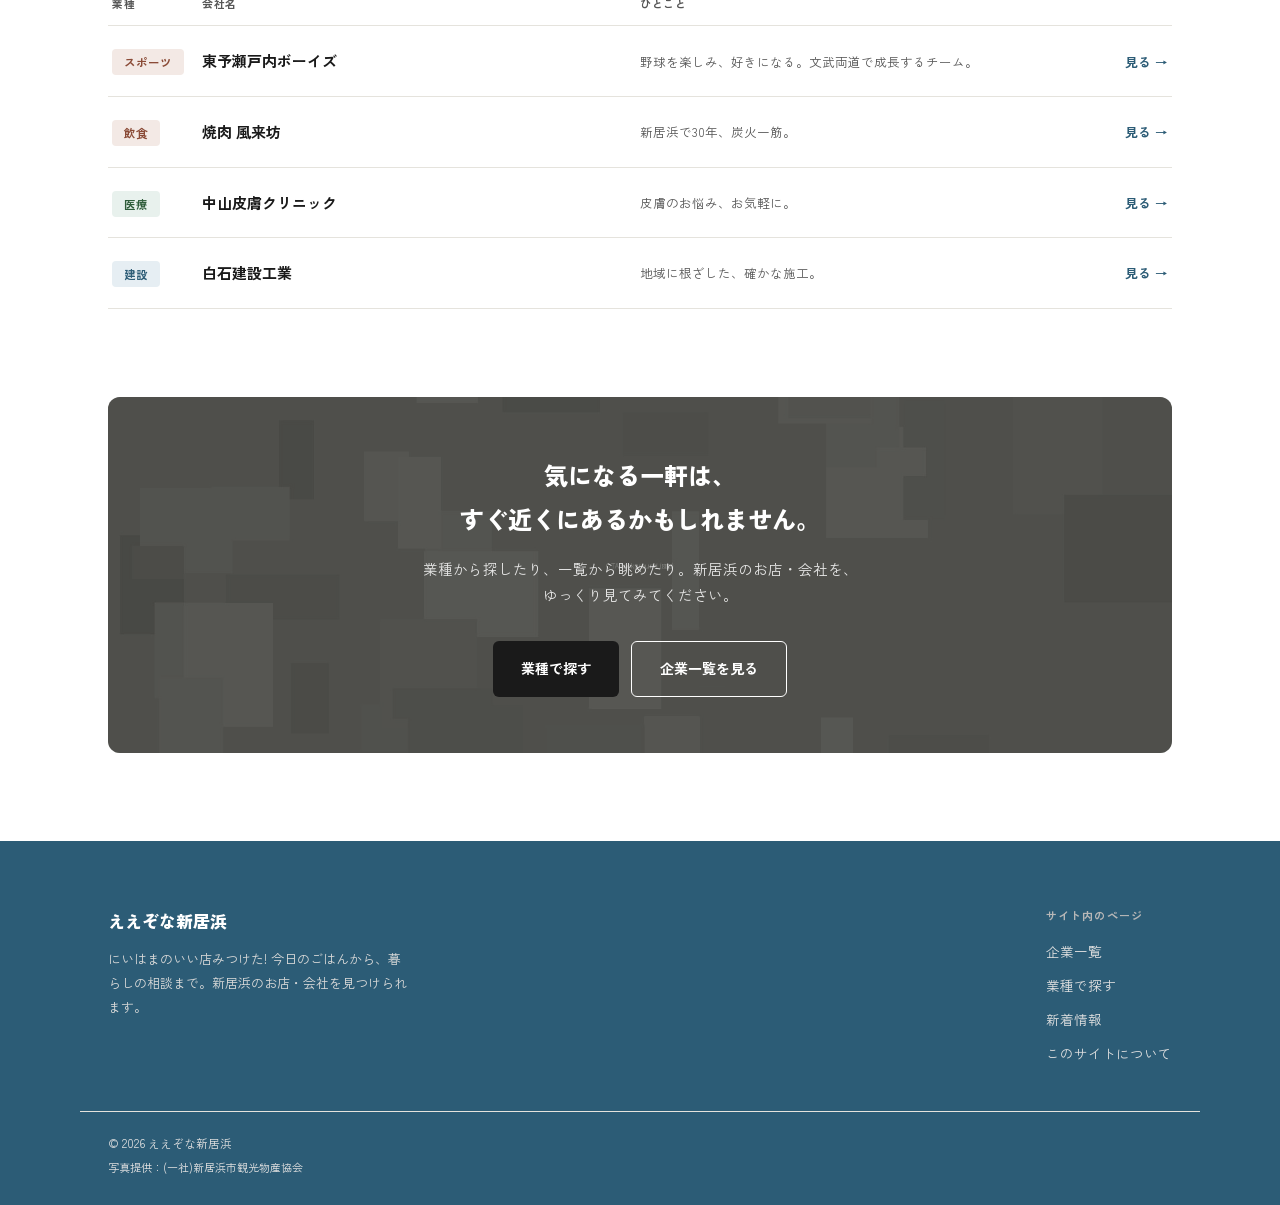
==== commit 5804944a: "コンポーネント化ヘッダーフッター" ====
--- a/index.html
+++ b/index.html
@@ -12,21 +12,11 @@
     <link rel="stylesheet" href="assets/home.css" />
   </head>
   <body>
-    <header class="site-header">
-      <div class="wrap header-inner">
-        <a href="index.html" class="brand">
-          <span class="brand-text"
-            >ええぞな新居浜<small>にいはまの、いい店みつけた!</small></span
-          >
-        </a>
-        <nav class="nav-links">
-          <a href="companies/index.html">企業一覧</a>
-          <a href="categories.html">業種で探す</a>
-          <a href="news.html">新着情報</a>
-          <a href="about.html">このサイトについて</a>
-        </nav>
-      </div>
-    </header>
+    <header class="site-header" id="site-header"></header>
+    <script>
+      window.SITE_BASE = "";
+    </script>
+    <script src="assets/header.js"></script>
 
     <div class="hero">
       <div class="hero-image">
@@ -60,7 +50,7 @@
     <div class="marquee-section">
       <div class="marquee-track">
         <div class="marquee-group">
-          <a href="companies/setouchi-boys/" class="marquee-card">
+          <a href="companies/setouchi-boys/index.html" class="marquee-card">
             <div class="marquee-thumb">
               <img
                 src="images/companies/setouchi-boys/photo-1.jpg"
@@ -73,7 +63,7 @@
               <p>野球を楽しみ、好きになる。文武両道で成長するチーム。</p>
             </div>
           </a>
-          <a href="companies/a/index.html" class="marquee-card">
+          <a href="companies/yakiniku-furaibo/index.html" class="marquee-card">
             <div class="marquee-thumb">
               <img src="images/marquee-1.jpg" alt="焼肉 風来坊" />
             </div>
@@ -83,6 +73,19 @@
               <p>新居浜で30年、炭火一筋。</p>
             </div>
           </a>
+          <a href="companies/sample-retail/index.html" class="marquee-card">
+            <div class="marquee-thumb">
+              <img
+                src="images/companies/retail-sample/photo-1.jpg"
+                alt="浜口商店"
+              />
+            </div>
+            <div class="marquee-body">
+              <span class="marquee-tag">小売</span>
+              <h4>浜口商店</h4>
+              <p>三代続く、田の上の日用品店。</p>
+            </div>
+          </a>
           <a href="companies/b/index.html" class="marquee-card">
             <div class="marquee-thumb">
               <img src="images/marquee-2.jpg" alt="中山皮膚クリニック" />
@@ -125,7 +128,7 @@
           </a>
         </div>
         <div class="marquee-group" aria-hidden="true">
-          <a href="companies/setouchi-boys/" class="marquee-card">
+          <a href="companies/setouchi-boys/index.html" class="marquee-card">
             <div class="marquee-thumb">
               <img
                 src="images/companies/setouchi-boys/photo-1.jpg"
@@ -146,6 +149,19 @@
               <span class="marquee-tag">飲食</span>
               <h4>焼肉 風来坊</h4>
               <p>新居浜で30年、炭火一筋。</p>
+            </div>
+          </a>
+          <a href="companies/retail-sample/index.html" class="marquee-card">
+            <div class="marquee-thumb">
+              <img
+                src="images/companies/retail-sample/photo-1.jpg"
+                alt="浜口商店"
+              />
+            </div>
+            <div class="marquee-body">
+              <span class="marquee-tag">小売</span>
+              <h4>浜口商店</h4>
+              <p>三代続く、田の上の日用品店。</p>
             </div>
           </a>
           <a href="companies/b/index.html" class="marquee-card">
@@ -439,7 +455,7 @@
       </div>
     </section>
 
-    <section class="section">
+    <section class="section" id="news">
       <div class="wrap">
         <div class="section-head">
           <span class="eyebrow">新着のお店</span>
@@ -453,7 +469,7 @@
             <div>ひとこと</div>
             <div></div>
           </div>
-          <a href="companies/setouchi-boys/" class="ledger-row">
+          <a href="companies/setouchi-boys/index.html" class="ledger-row">
             <div><span class="tag tag-food">スポーツ</span></div>
             <div><h3>東予瀬戸内ボーイズ</h3></div>
             <div class="catch">
@@ -500,30 +516,11 @@
       </div>
     </section>
 
-    <footer class="site-footer">
-      <div class="wrap footer-top">
-        <div>
-          <div class="footer-brand">ええぞな新居浜</div>
-          <p class="footer-tag">
-            にいはまのいい店みつけた!
-            今日のごはんから、暮らしの相談まで。新居浜のお店・会社を見つけられます。
-          </p>
-        </div>
-        <div class="footer-cols">
-          <div class="footer-col">
-            <h4>サイト内のページ</h4>
-            <a href="companies/index.html">企業一覧</a>
-            <a href="categories.html">業種で探す</a>
-            <a href="news.html">新着情報</a>
-            <a href="about.html">このサイトについて</a>
-          </div>
-        </div>
-      </div>
-      <div class="wrap footer-bottom">
-        <p>&copy; 2026 ええぞな新居浜</p>
-        <p class="footer-credit">写真提供：(一社)新居浜市観光物産協会</p>
-      </div>
-    </footer>
+    <footer class="site-footer" id="site-footer"></footer>
+    <script>
+      window.SITE_BASE = "";
+    </script>
+    <script src="assets/footer.js"></script>
 
     <script>
       (function () {
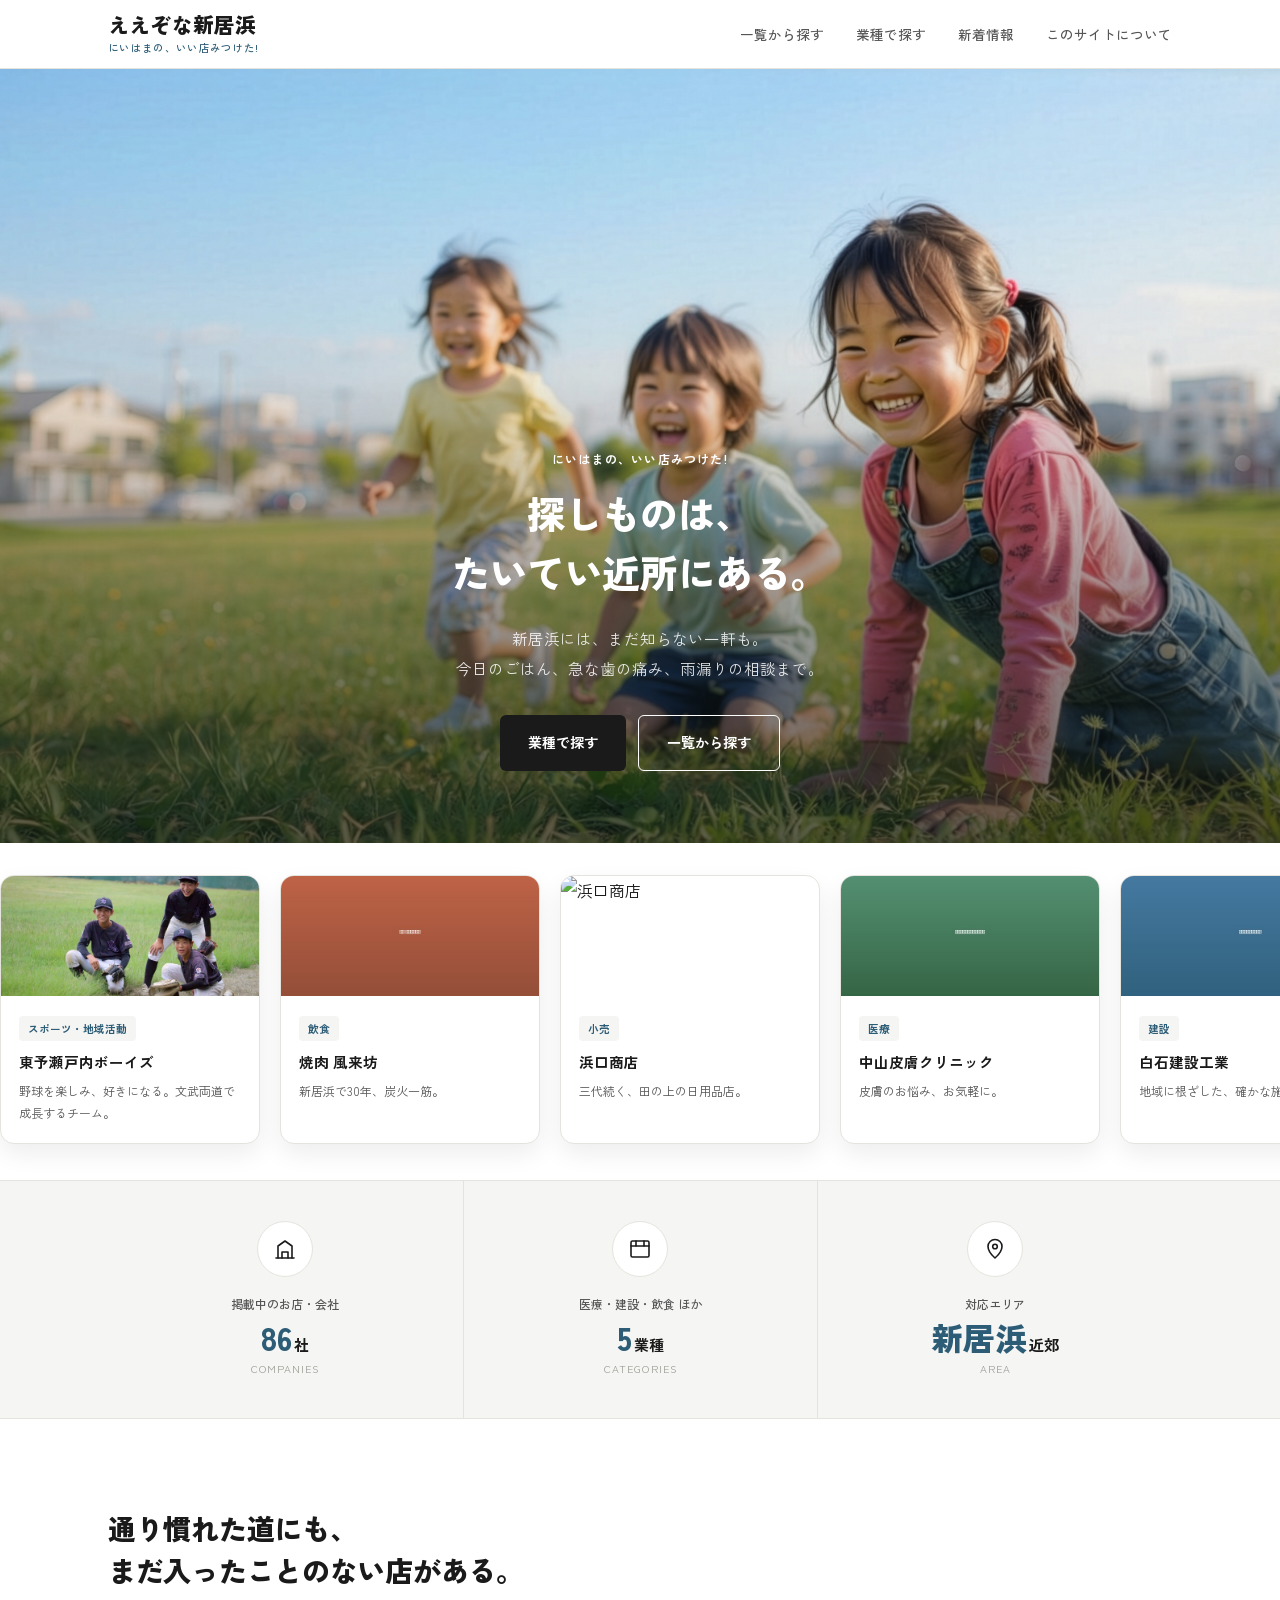
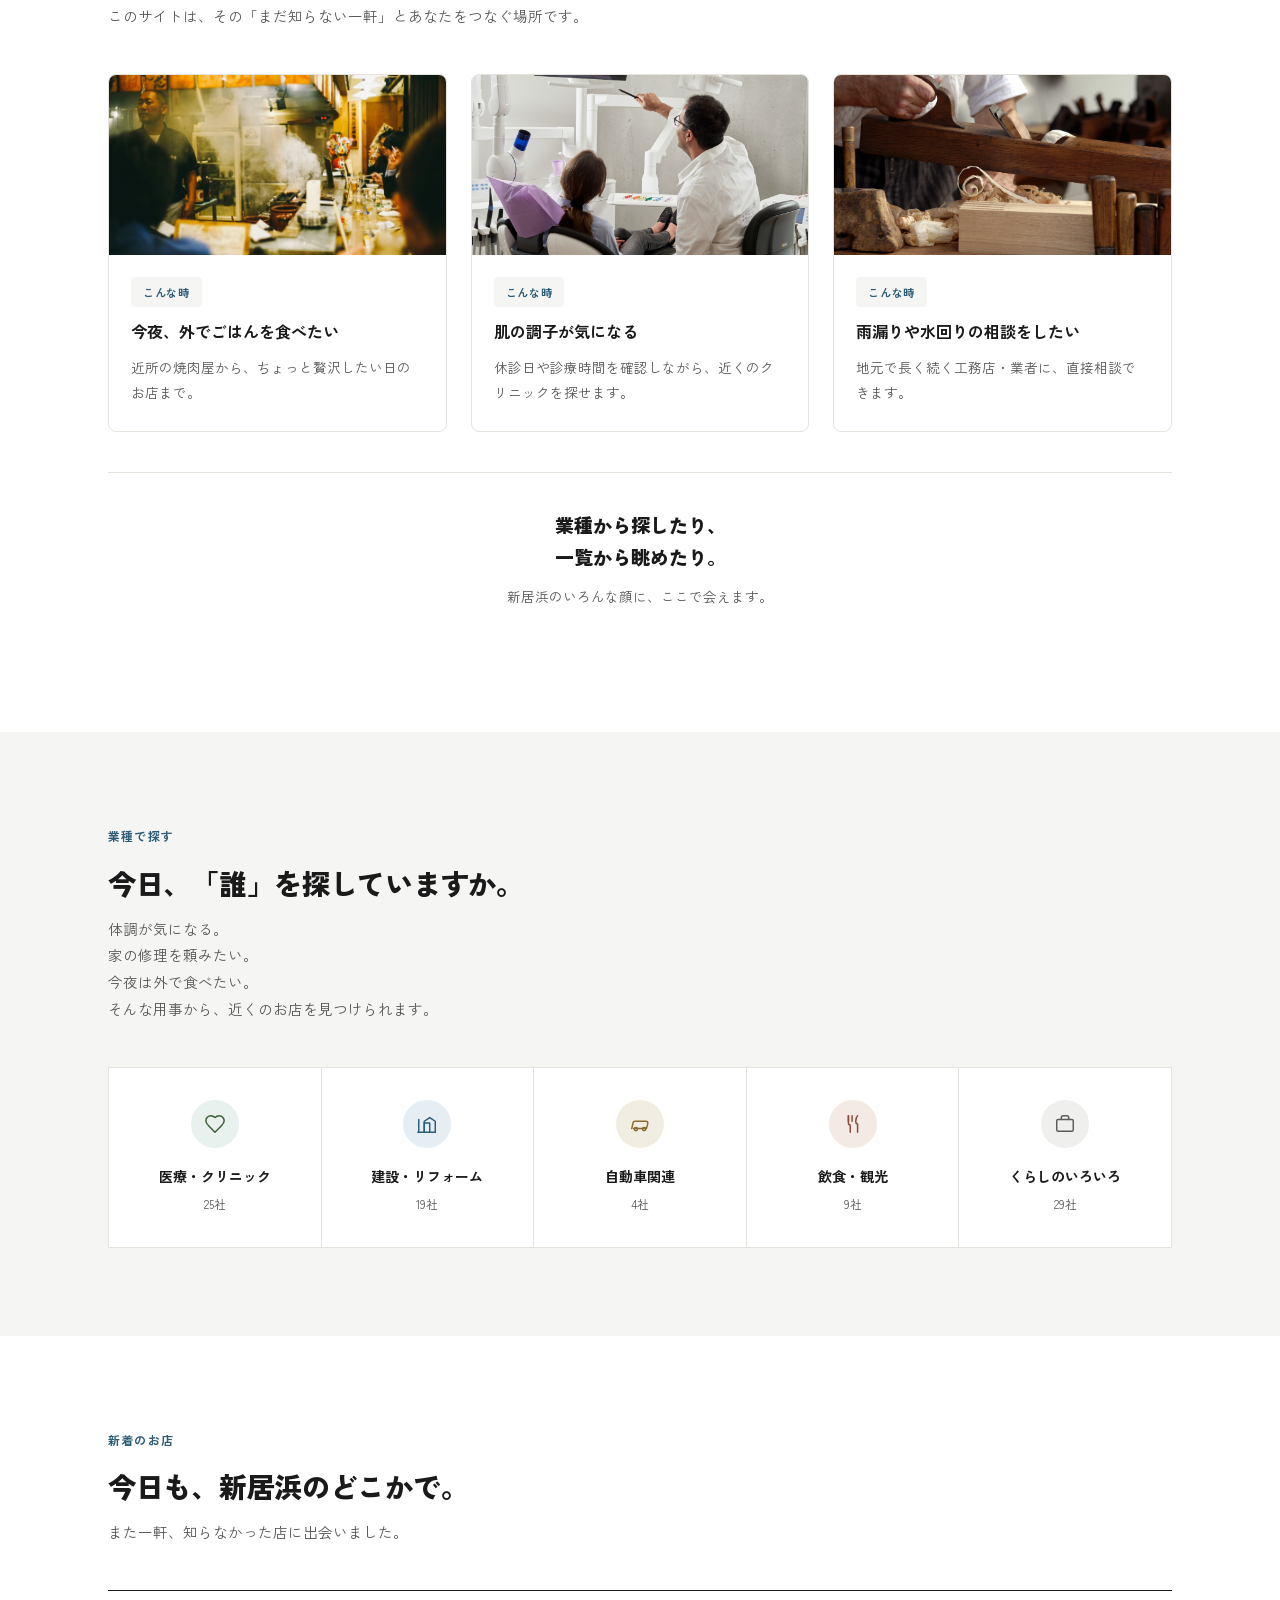
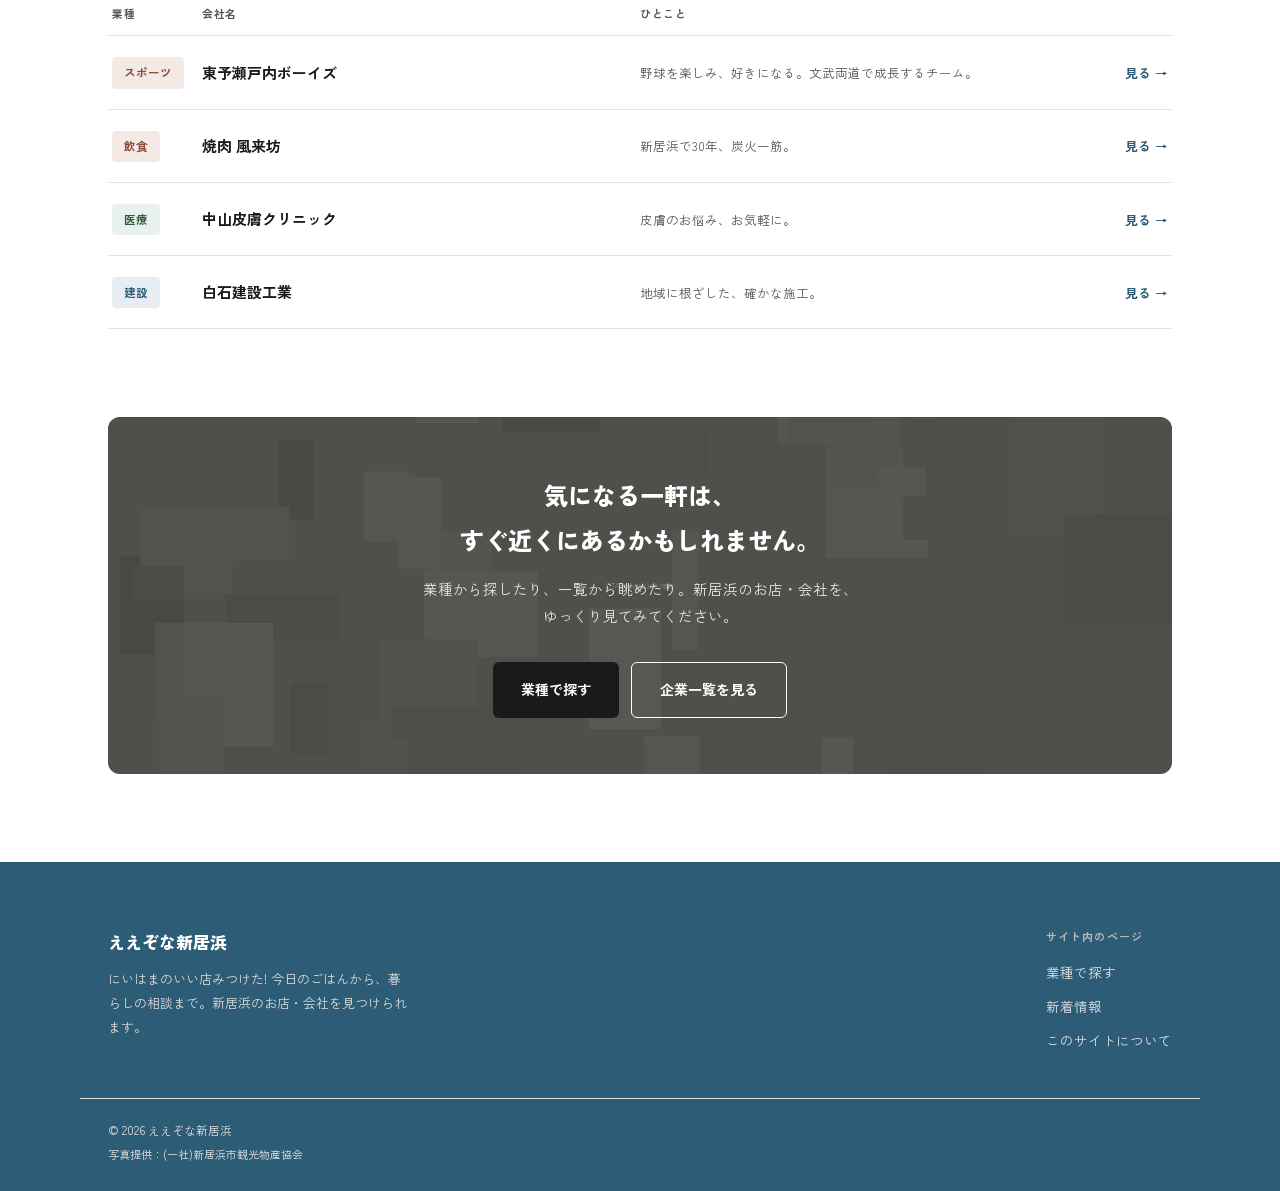
==== commit fae59b43: "リンク先の調整を行いました。" ====
--- a/index.html
+++ b/index.html
@@ -41,8 +41,10 @@
           新居浜には、まだ知らない一軒も。<br />今日のごはん、急な歯の痛み、雨漏りの相談まで。
         </p>
         <div class="hero-actions">
-          <a href="companies/index.html" class="btn btn-primary">企業を探す</a>
-          <a href="categories.html" class="btn btn-outline">業種で探す</a>
+          <a href="index.html#categories" class="btn btn-primary">業種で探す</a>
+          <a href="companies/index.html" class="btn btn-outline"
+            >一覧から探す</a
+          >
         </div>
       </div>
     </div>
@@ -332,7 +334,7 @@
       </div>
     </section>
 
-    <section class="section" style="background: var(--mist)">
+    <section class="section" id="categories" style="background: var(--mist)">
       <div class="wrap">
         <div class="section-head">
           <span class="eyebrow">業種で探す</span>
@@ -507,7 +509,9 @@
             業種から探したり、一覧から眺めたり。新居浜のお店・会社を、ゆっくり見てみてください。
           </p>
           <div class="hero-actions">
-            <a href="categories.html" class="btn btn-primary">業種で探す</a>
+            <a href="index.html#categories" class="btn btn-primary"
+              >業種で探す</a
+            >
             <a href="companies/index.html" class="btn btn-outline"
               >企業一覧を見る</a
             >
--- a/assets/style.css
+++ b/assets/style.css
@@ -281,3 +281,106 @@
   line-height: 1.7;
   color: var(--ink-soft);
 }
+
+/* ===== セクション：テキスト＋挿絵の2カラム ===== */
+.section-split {
+  display: grid;
+  grid-template-columns: minmax(0, 1fr) 380px;
+  gap: 48px;
+  align-items: center;
+}
+
+.section-split .section-illust {
+  aspect-ratio: 4 / 3;
+  border-radius: 16px;
+  background: var(--paper);
+  border: 1px solid var(--line);
+  overflow: hidden;
+  position: relative;
+}
+
+.section-split .section-illust img {
+  width: 100%;
+  object-fit: cover;
+}
+
+.section-split .section-illust .placeholder {
+  position: absolute;
+  inset: 0;
+  display: flex;
+  align-items: center;
+  justify-content: center;
+  text-align: center;
+  padding: 16px;
+  font-size: 12px;
+  color: var(--ink-soft);
+  background: var(--mist);
+}
+
+@media (max-width: 880px) {
+  .section-split {
+    grid-template-columns: 1fr;
+    gap: 24px;
+  }
+  .section-split .section-illust {
+    order: -1;
+    aspect-ratio: 16 / 9;
+  }
+}
+
+/* ===== 運営会社概要（会社概要テーブル） ===== */
+.profile-table {
+  display: grid;
+  grid-template-columns: 160px 1fr;
+  max-width: 640px;
+  border-top: 1px solid var(--line);
+}
+
+.profile-table dt,
+.profile-table dd {
+  padding: 18px 24px;
+  border-bottom: 1px solid var(--line);
+}
+
+.profile-table dt {
+  background: var(--mist);
+  font-size: 13px;
+  font-weight: 700;
+  color: var(--ink-soft);
+  display: flex;
+  align-items: center;
+}
+
+.profile-table dd {
+  background: var(--paper);
+  font-size: 15px;
+  color: var(--ink);
+  line-height: 1.7;
+  display: flex;
+  align-items: center;
+}
+
+@media (max-width: 760px) {
+  .profile-table {
+    grid-template-columns: 108px 1fr;
+  }
+  .profile-table dt,
+  .profile-table dd {
+    padding: 14px 14px;
+    font-size: 13px;
+  }
+}
+
+/* 運営会社セクション：右側の余白に透過PNGの挿絵を背景として配置 */
+.profile-section-wrap {
+  background-image: url("../images/about-company-illust.png");
+  background-repeat: no-repeat;
+  background-position: right 0 top 20px;
+  background-size: 340px auto;
+}
+
+@media (max-width: 880px) {
+  .profile-section-wrap {
+    background-image: none;
+  }
+}
--- a/assets/home.css
+++ b/assets/home.css
@@ -354,6 +354,16 @@
   border: 1px solid var(--line);
 }
 
+/* 3枚だけ並べたい場合のバリアント（about.html「使い方」など） */
+.index-grid.is-3col {
+  grid-template-columns: repeat(3, 1fr);
+}
+
+/* 2枚だけ並べたい場合のバリアント */
+.index-grid.is-2col {
+  grid-template-columns: repeat(2, 1fr);
+}
+
 .index-card {
   background: var(--paper);
   padding: 32px 18px;
@@ -445,6 +455,42 @@
   color: #5c5c58;
 }
 
+/* ===== .tag：ledger専用スコープを外し、カード等でも使い回せる汎用版 ===== */
+.tag {
+  display: inline-block;
+  font-size: 11.5px;
+  font-weight: 700;
+  padding: 5px 12px;
+  border-radius: 4px;
+  width: fit-content;
+  background: var(--mist);
+  color: var(--ink-soft);
+}
+.tag.tag-food {
+  background: #f3e9e5;
+  color: #8a4a36;
+}
+.tag.tag-medical {
+  background: #e8f1ed;
+  color: #2e5c3a;
+}
+.tag.tag-construction {
+  background: #e6eef3;
+  color: #2c5c76;
+}
+.tag.tag-auto {
+  background: #f2ede2;
+  color: #8a6a2e;
+}
+.tag.tag-general {
+  background: #efefed;
+  color: #5c5c58;
+}
+.tag.tag-retail {
+  background: #f2e8ee;
+  color: #6b4a63;
+}
+
 .ledger-row h3 {
   font-size: 15px;
   font-weight: 700;
@@ -533,6 +579,9 @@
   .index-grid {
     grid-template-columns: repeat(2, 1fr);
   }
+  .index-grid.is-3col {
+    grid-template-columns: repeat(2, 1fr);
+  }
   .ledger-head {
     display: none;
   }
@@ -544,3 +593,138 @@
     padding: 40px 24px;
   }
 }
+
+@media (max-width: 520px) {
+  .index-grid.is-3col {
+    grid-template-columns: 1fr;
+  }
+  .index-grid.is-2col {
+    grid-template-columns: 1fr;
+  }
+}
+
+/* ===== 企業一覧：業種フィルターチップ ===== */
+.filter-chips {
+  display: flex;
+  gap: 8px;
+  flex-wrap: wrap;
+  margin-bottom: 32px;
+}
+
+.filter-chip {
+  padding: 7px 16px;
+  border-radius: 100px;
+  font-size: 13px;
+  font-weight: 600;
+  border: 1px solid var(--line);
+  background: var(--paper);
+  color: var(--ink-soft);
+  cursor: pointer;
+  transition: all 0.2s ease;
+}
+
+.filter-chip:hover {
+  border-color: var(--sea-deep);
+  color: var(--sea-deep);
+}
+
+.filter-chip.active {
+  background: var(--sea-deep);
+  color: #ffffff;
+  border-color: var(--sea-deep);
+}
+
+.archive-count {
+  font-size: 13px;
+  color: var(--ink-soft);
+  margin-bottom: 24px;
+}
+
+/* ===== 企業一覧：カードグリッド ===== */
+.company-grid {
+  display: grid;
+  grid-template-columns: repeat(auto-fill, minmax(280px, 1fr));
+  gap: 24px;
+}
+
+.company-card {
+  background: var(--paper);
+  border: 1px solid var(--line);
+  border-radius: 14px;
+  overflow: hidden;
+  transition:
+    transform 0.25s cubic-bezier(0.22, 1, 0.36, 1),
+    box-shadow 0.25s ease;
+}
+
+.company-card:hover {
+  transform: translateY(-4px);
+  box-shadow: 0 16px 32px rgba(20, 20, 18, 0.12);
+}
+
+.company-thumb {
+  aspect-ratio: 4 / 3;
+  background: var(--mist);
+  overflow: hidden;
+  position: relative;
+}
+
+.company-thumb img {
+  width: 100%;
+  height: 100%;
+  object-fit: cover;
+}
+
+.company-thumb .placeholder {
+  position: absolute;
+  inset: 0;
+  display: flex;
+  align-items: center;
+  justify-content: center;
+  font-size: 11px;
+  color: var(--ink-soft);
+  text-align: center;
+  padding: 8px;
+}
+
+.company-card-body {
+  padding: 18px 20px 22px;
+}
+
+.company-card-body .tag {
+  margin-bottom: 10px;
+}
+
+.company-card-body h3 {
+  font-size: 16px;
+  font-weight: 700;
+  color: var(--ink);
+  margin-bottom: 6px;
+}
+
+.company-card-body .catch {
+  font-size: 13px;
+  color: var(--ink-soft);
+  line-height: 1.7;
+  margin-bottom: 14px;
+}
+
+.company-card-body .more {
+  font-size: 12.5px;
+  font-weight: 700;
+  color: var(--sea-deep);
+}
+
+.company-card.is-hidden {
+  display: none;
+}
+
+@media (max-width: 520px) {
+  .company-grid {
+    grid-template-columns: 1fr 1fr;
+    gap: 12px;
+  }
+  .company-card-body {
+    padding: 12px 14px 16px;
+  }
+}
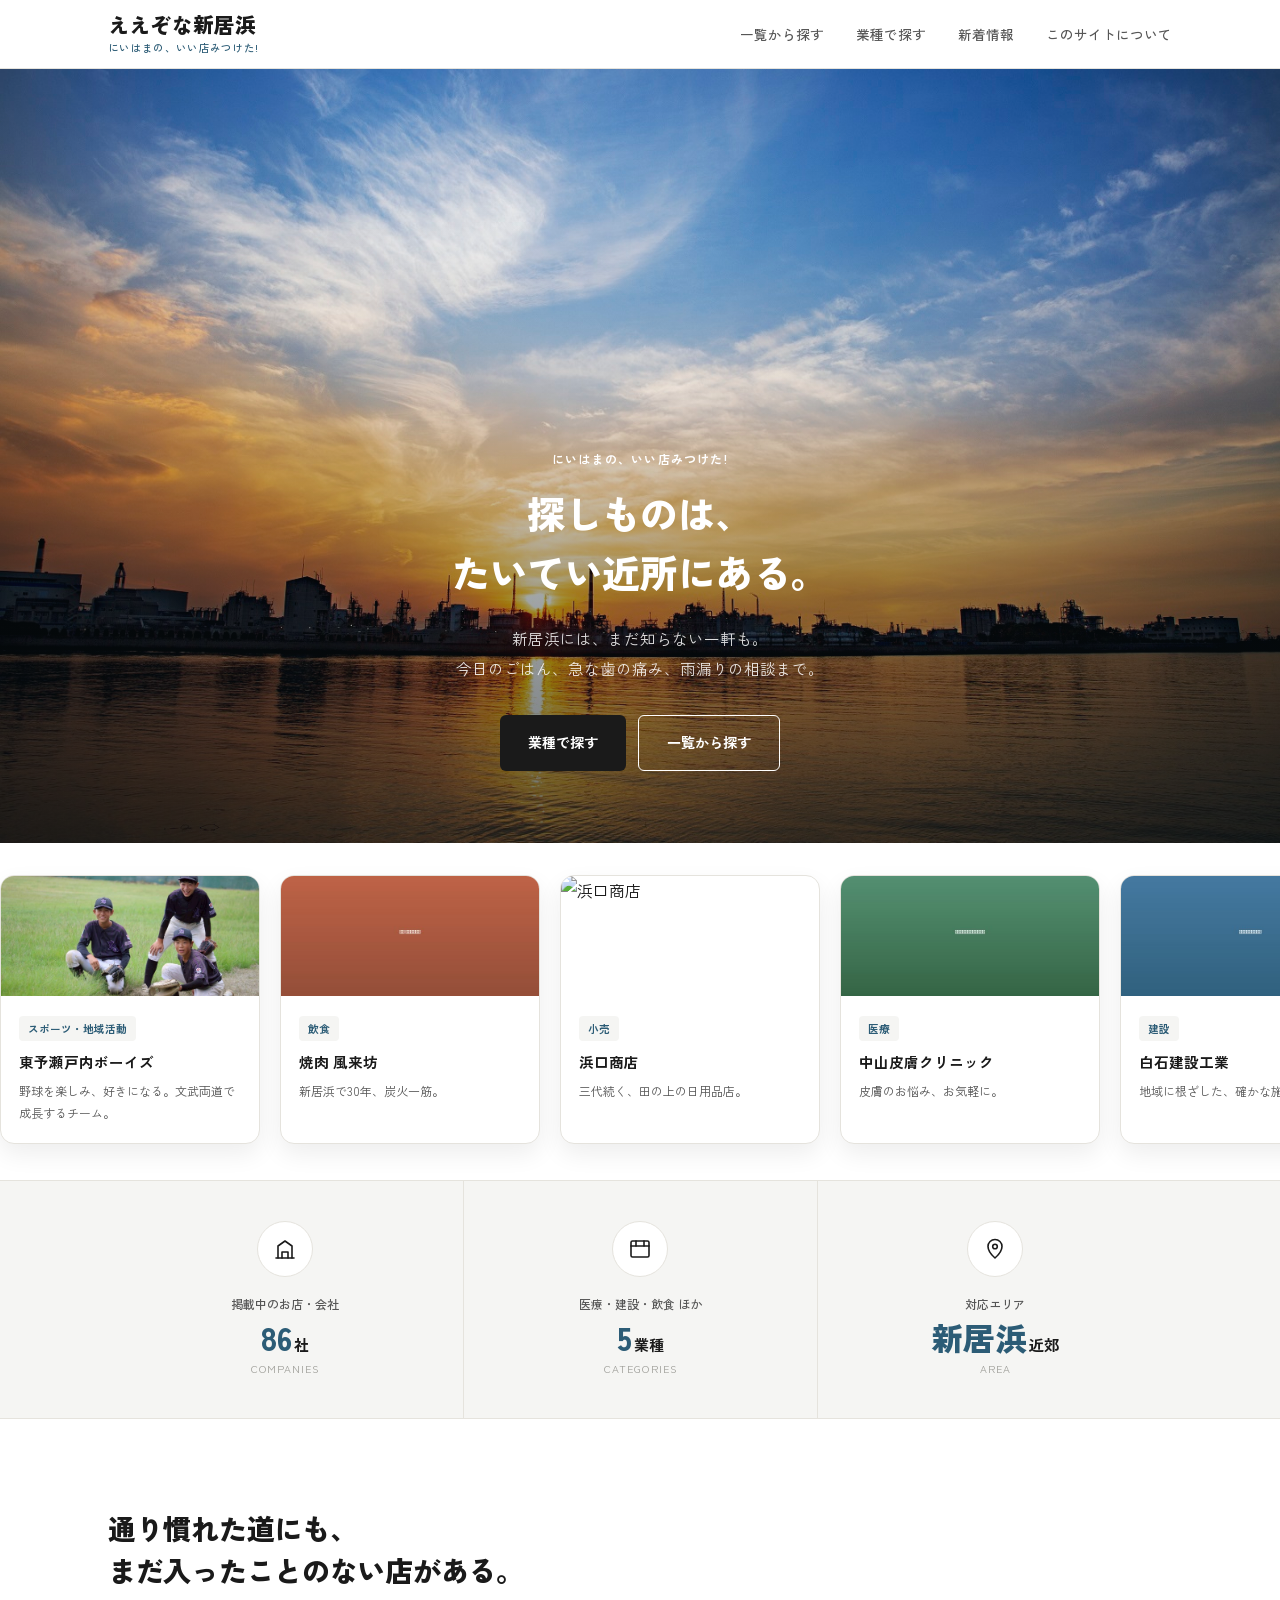
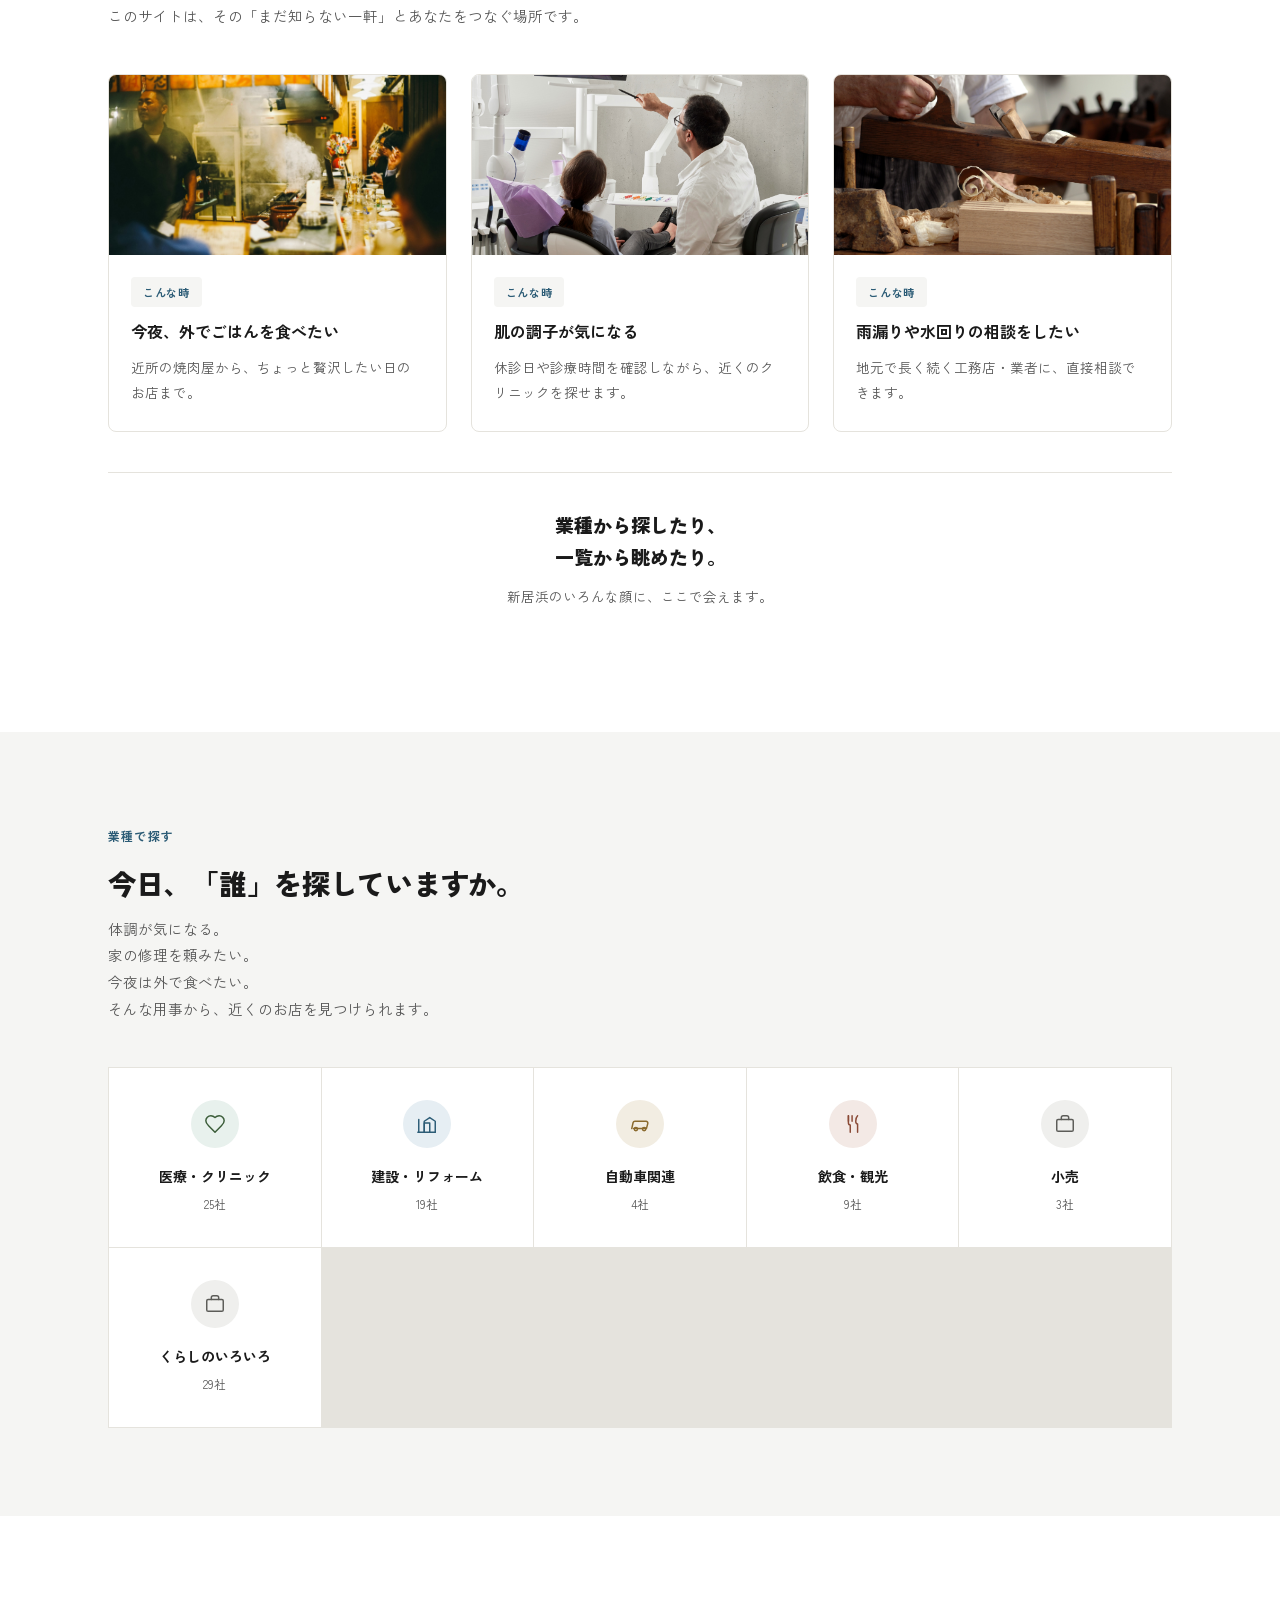
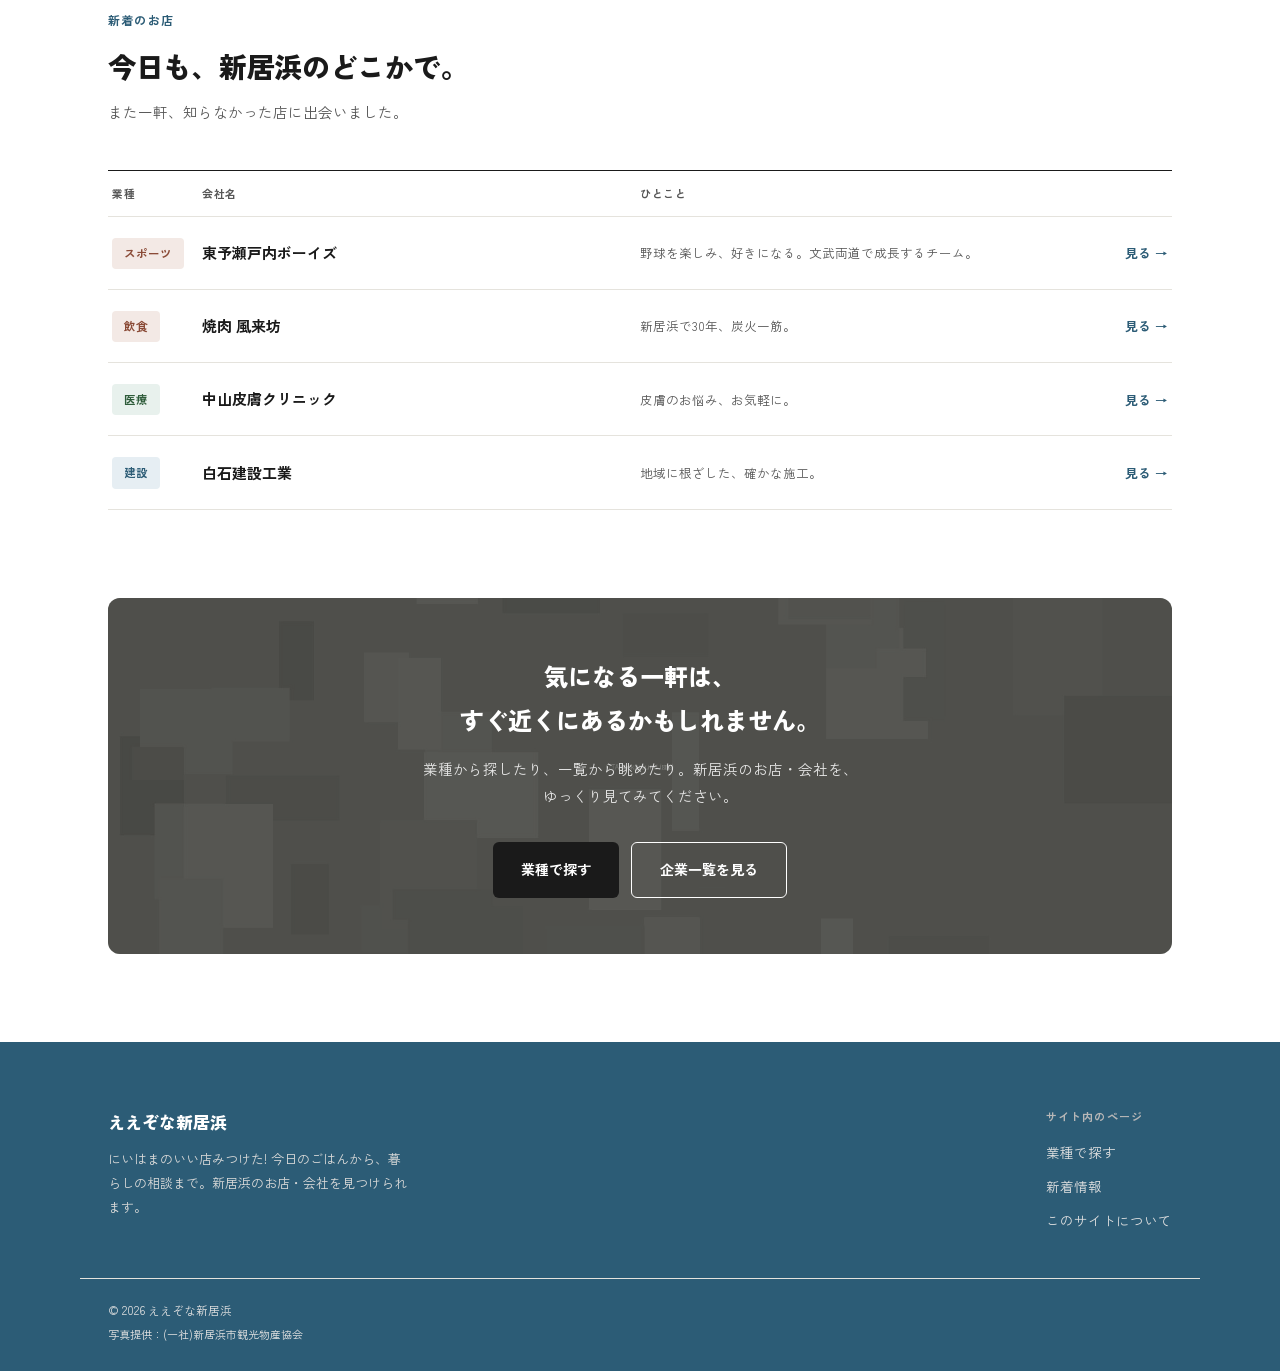
==== commit 5ea7f7cb: "リンクの再度修正を行いました" ====
--- a/index.html
+++ b/index.html
@@ -344,7 +344,7 @@
           </p>
         </div>
         <div class="index-grid">
-          <a href="categories.html#medical" class="index-card">
+          <a href="companies/index.html#medical" class="index-card">
             <div
               class="index-icon"
               style="background: #e8f1ed; color: var(--green-deep)"
@@ -367,7 +367,7 @@
             <h4>医療・クリニック</h4>
             <div class="count">25社</div>
           </a>
-          <a href="categories.html#construction" class="index-card">
+          <a href="companies/index.html#construction" class="index-card">
             <div
               class="index-icon"
               style="background: #e6eef3; color: var(--sea-deep)"
@@ -391,7 +391,7 @@
             <h4>建設・リフォーム</h4>
             <div class="count">19社</div>
           </a>
-          <a href="categories.html#auto" class="index-card">
+          <a href="companies/index.html#auto" class="index-card">
             <div class="index-icon" style="background: #f2ede2; color: #8a6a2e">
               <svg
                 width="22"
@@ -413,7 +413,7 @@
             <h4>自動車関連</h4>
             <div class="count">4社</div>
           </a>
-          <a href="categories.html#food" class="index-card">
+          <a href="companies/index.html#food" class="index-card">
             <div class="index-icon" style="background: #f3e9e5; color: #8a4a36">
               <svg
                 width="22"
@@ -434,7 +434,7 @@
             <h4>飲食・観光</h4>
             <div class="count">9社</div>
           </a>
-          <a href="categories.html#general" class="index-card">
+          <a href="companies/index.html#retail" class="index-card">
             <div class="index-icon" style="background: #efefed; color: #5c5c58">
               <svg
                 width="22"
@@ -450,6 +450,25 @@
                 <path d="M8 7V5a2 2 0 0 1 2-2h4a2 2 0 0 1 2 2v2" />
               </svg>
             </div>
+            <h4>小売</h4>
+            <div class="count">3社</div>
+          </a>
+          <a href="companies/index.html#general" class="index-card">
+            <div class="index-icon" style="background: #efefed; color: #5c5c58">
+              <svg
+                width="22"
+                height="22"
+                viewBox="0 0 24 24"
+                fill="none"
+                stroke="currentColor"
+                stroke-width="1.6"
+                stroke-linecap="round"
+                stroke-linejoin="round"
+              >
+                <rect x="3" y="7" width="18" height="13" rx="1.5" />
+                <path d="M8 7V5a2 2 0 0 1 2-2h4a2 2 0 0 1 2 2v2" />
+              </svg>
+            </div>
             <h4>くらしのいろいろ</h4>
             <div class="count">29社</div>
           </a>
--- a/assets/home.css
+++ b/assets/home.css
@@ -721,7 +721,7 @@
 
 @media (max-width: 520px) {
   .company-grid {
-    grid-template-columns: 1fr 1fr;
+    grid-template-columns: 1fr;
     gap: 12px;
   }
   .company-card-body {
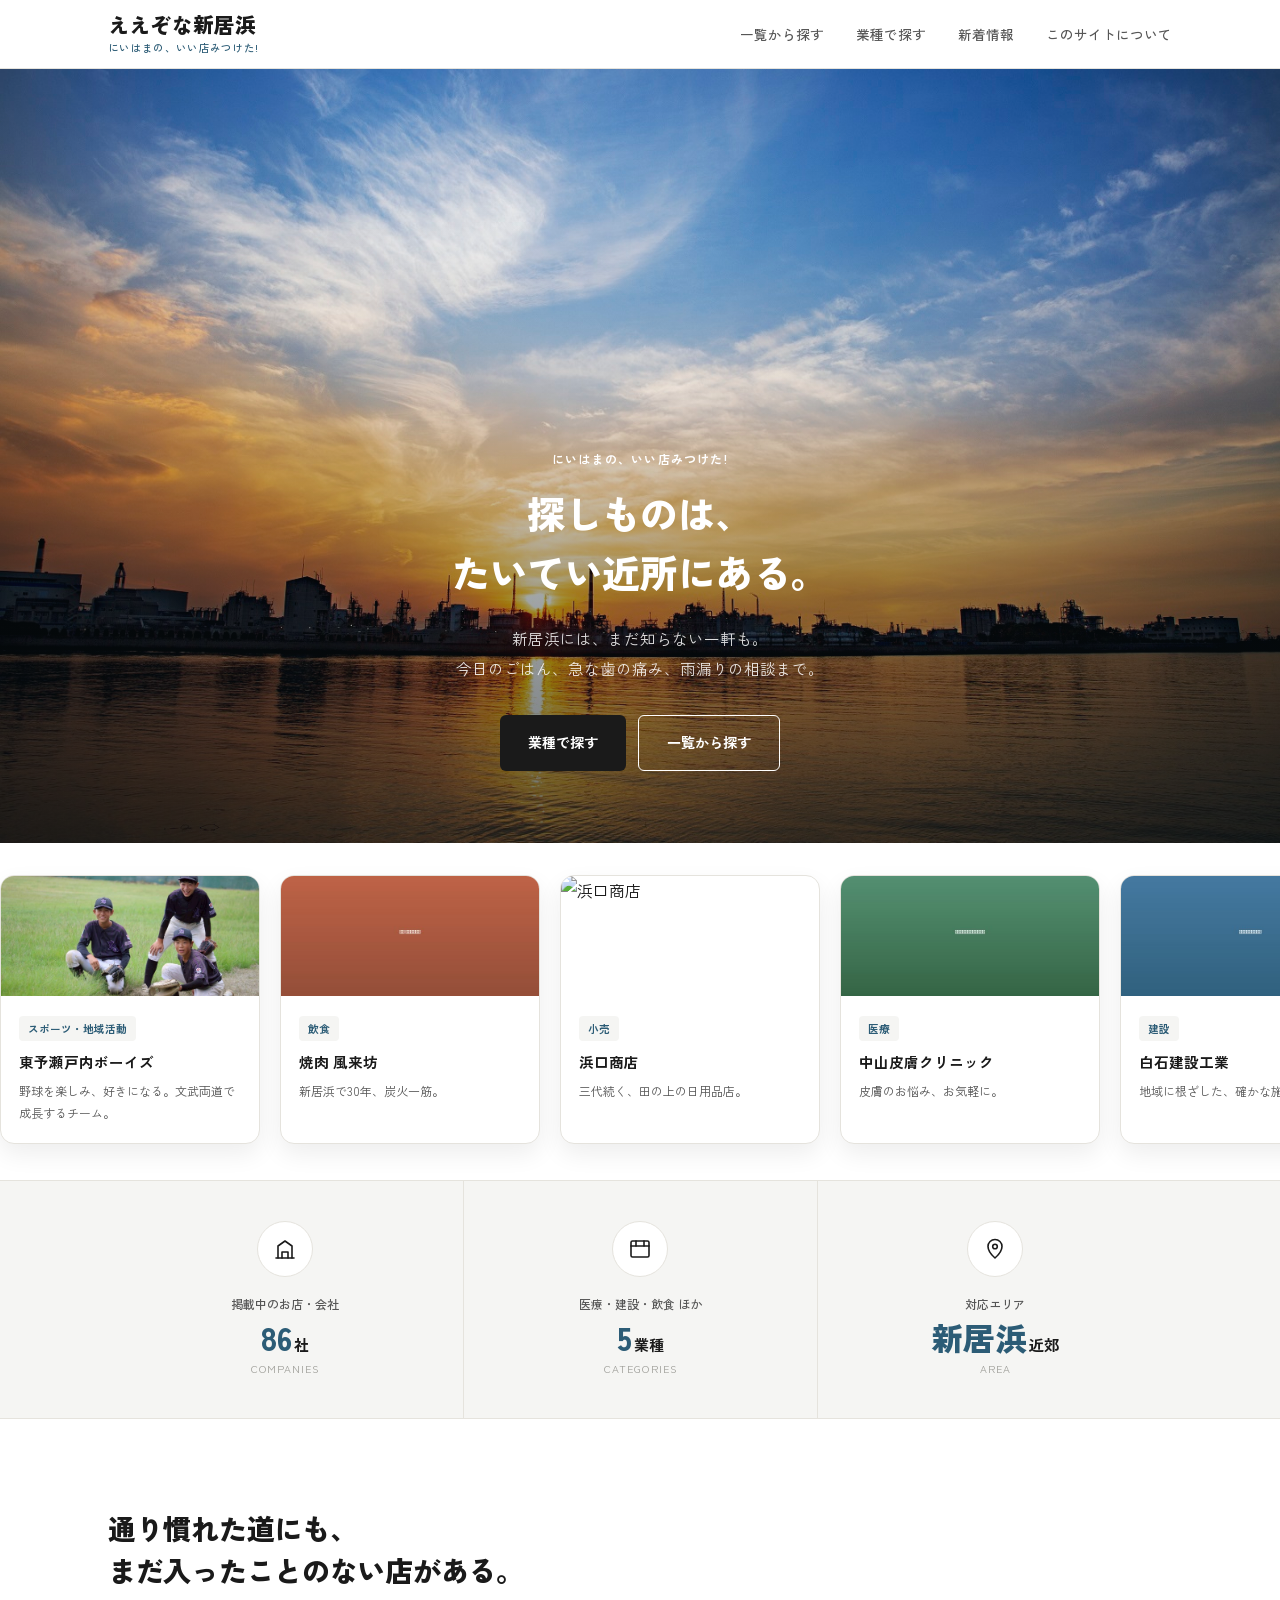
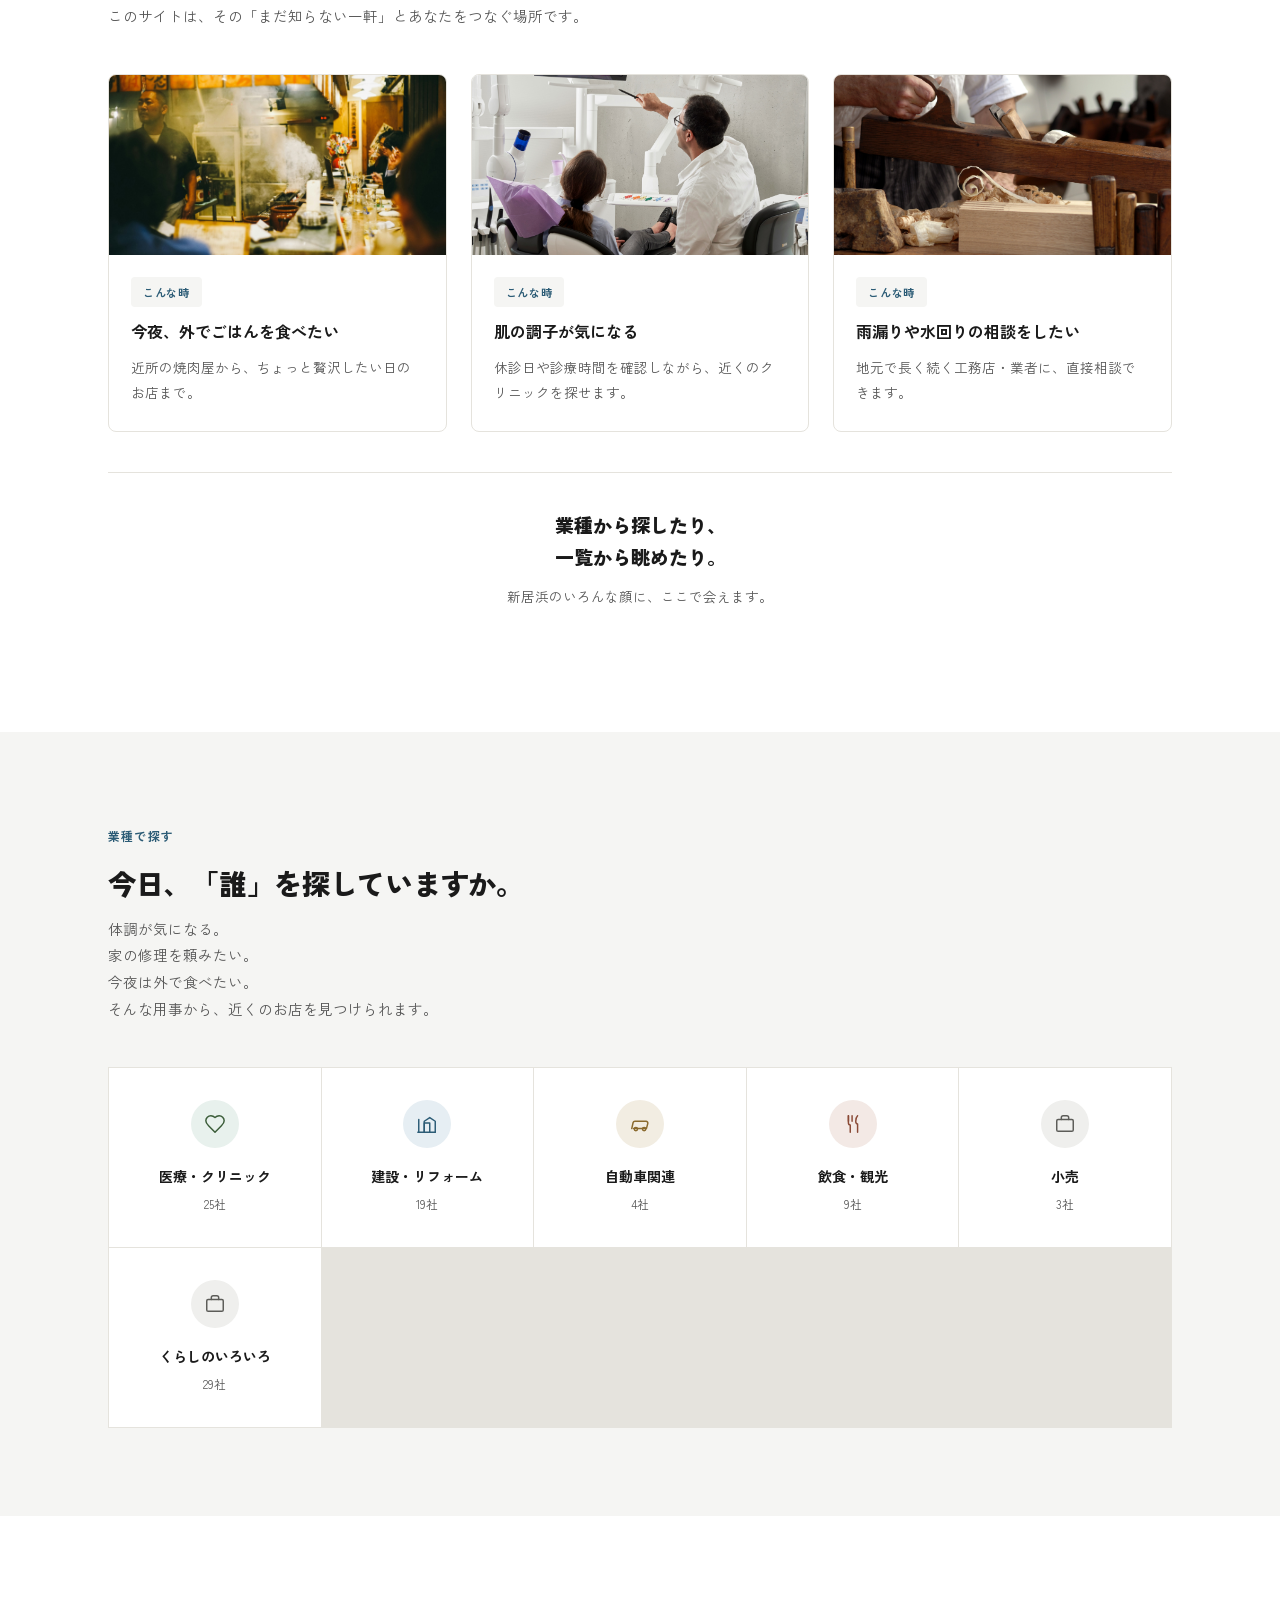
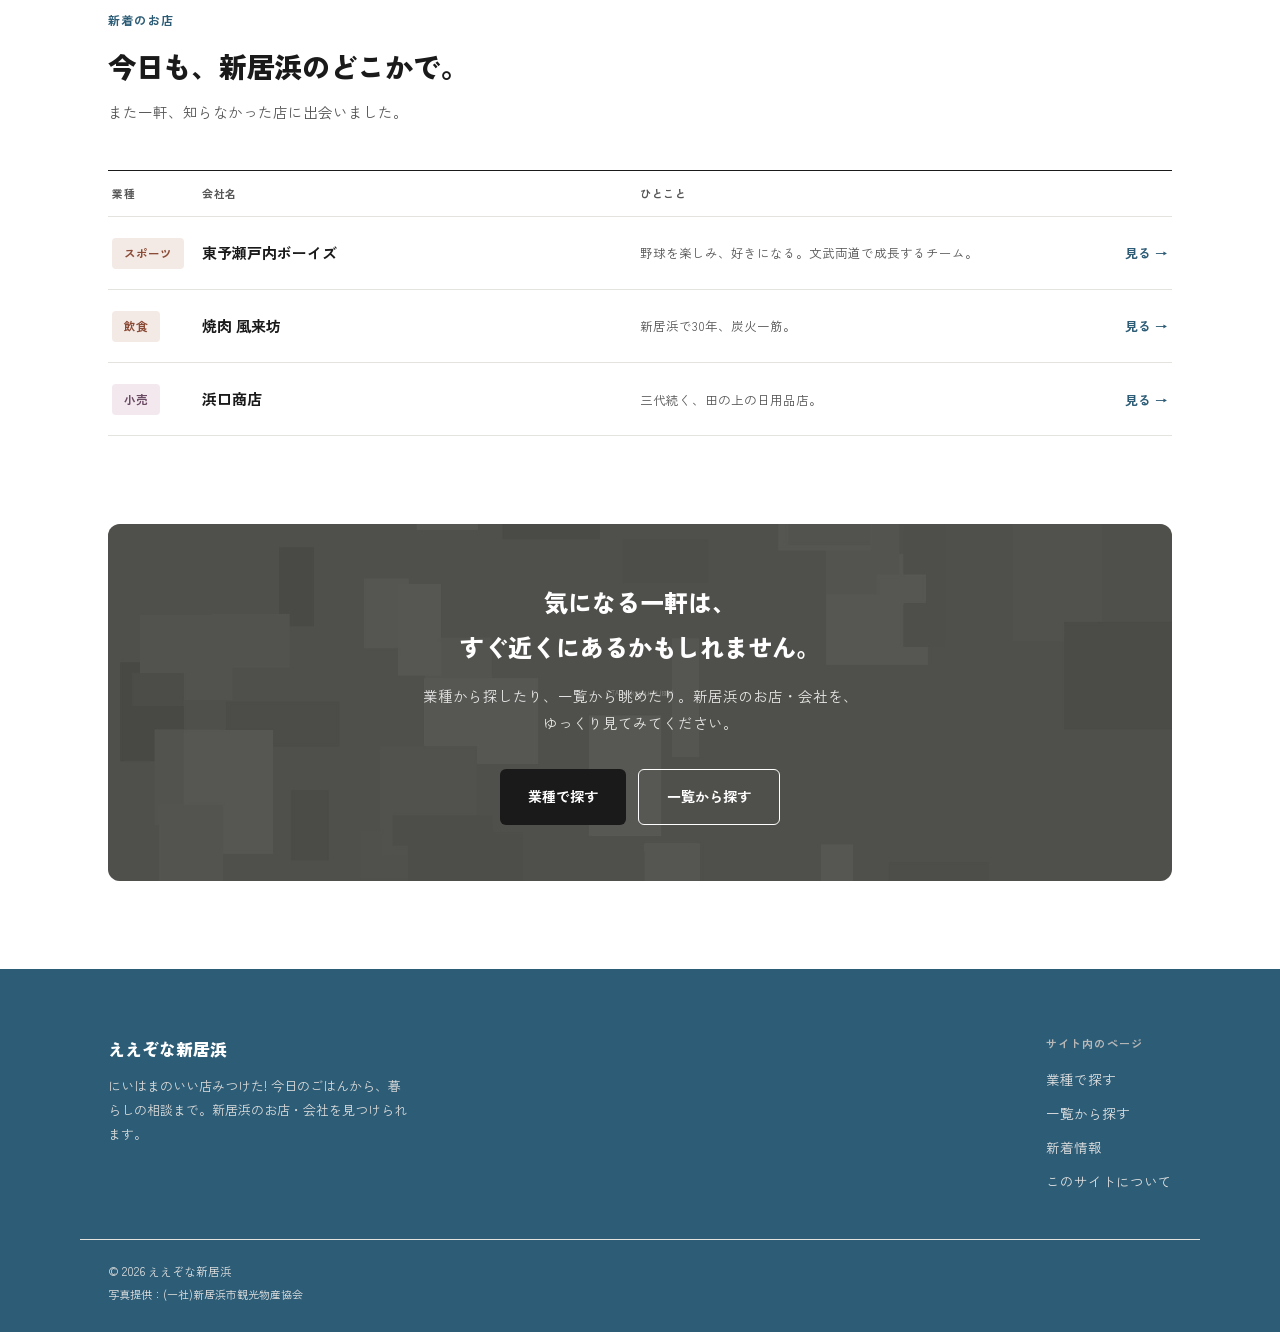
==== commit d9df391e: "モバイルのカードを横並びから縦一列に変更（カンパニーズ）" ====
--- a/index.html
+++ b/index.html
@@ -78,7 +78,7 @@
           <a href="companies/sample-retail/index.html" class="marquee-card">
             <div class="marquee-thumb">
               <img
-                src="images/companies/retail-sample/photo-1.jpg"
+                src="images/companies/sample-retail/photo-1.jpg"
                 alt="浜口商店"
               />
             </div>
@@ -143,7 +143,7 @@
               <p>野球を楽しみ、好きになる。文武両道で成長するチーム。</p>
             </div>
           </a>
-          <a href="companies/a/index.html" class="marquee-card">
+          <a href="companies/yakiniku-furaibo/index.html" class="marquee-card">
             <div class="marquee-thumb">
               <img src="images/marquee-1.jpg" alt="焼肉 風来坊" />
             </div>
@@ -153,10 +153,10 @@
               <p>新居浜で30年、炭火一筋。</p>
             </div>
           </a>
-          <a href="companies/retail-sample/index.html" class="marquee-card">
+          <a href="companies/sample-retail/index.html" class="marquee-card">
             <div class="marquee-thumb">
               <img
-                src="images/companies/retail-sample/photo-1.jpg"
+                src="images/companies/sample-retail/photo-1.jpg"
                 alt="浜口商店"
               />
             </div>
@@ -498,22 +498,16 @@
             </div>
             <div class="more">見る →</div>
           </a>
-          <a href="companies/yakiniku-furaibo/" class="ledger-row">
+          <a href="companies/yakiniku-furaibo/index.html" class="ledger-row">
             <div><span class="tag tag-food">飲食</span></div>
             <div><h3>焼肉 風来坊</h3></div>
             <div class="catch">新居浜で30年、炭火一筋。</div>
             <div class="more">見る →</div>
           </a>
-          <a href="companies/b/index.html" class="ledger-row">
-            <div><span class="tag tag-medical">医療</span></div>
-            <div><h3>中山皮膚クリニック</h3></div>
-            <div class="catch">皮膚のお悩み、お気軽に。</div>
-            <div class="more">見る →</div>
-          </a>
-          <a href="companies/c/index.html" class="ledger-row">
-            <div><span class="tag tag-construction">建設</span></div>
-            <div><h3>白石建設工業</h3></div>
-            <div class="catch">地域に根ざした、確かな施工。</div>
+          <a href="companies/sample-retail/index.html" class="ledger-row">
+            <div><span class="tag tag-retail">小売</span></div>
+            <div><h3>浜口商店</h3></div>
+            <div class="catch">三代続く、田の上の日用品店。</div>
             <div class="more">見る →</div>
           </a>
         </div>
@@ -532,7 +526,7 @@
               >業種で探す</a
             >
             <a href="companies/index.html" class="btn btn-outline"
-              >企業一覧を見る</a
+              >一覧から探す</a
             >
           </div>
         </div>
--- a/assets/home.css
+++ b/assets/home.css
@@ -603,6 +603,65 @@
   }
 }
 
+/* ===== 企業一覧：キーワード検索 ===== */
+.search-box {
+  display: flex;
+  align-items: center;
+  gap: 10px;
+  max-width: 480px;
+  padding: 12px 20px;
+  margin-bottom: 20px;
+  background: var(--paper);
+  border: 1px solid var(--line);
+  border-radius: 100px;
+  transition: border-color 0.2s ease;
+}
+
+.search-box:focus-within {
+  border-color: var(--sea-deep);
+}
+
+.search-box svg {
+  flex-shrink: 0;
+  color: var(--ink-soft);
+}
+
+.search-box input {
+  flex: 1;
+  min-width: 0;
+  border: none;
+  outline: none;
+  background: transparent;
+  font-family: inherit;
+  font-size: 14px;
+  color: var(--ink);
+}
+
+.search-box input::placeholder {
+  color: var(--ink-soft);
+}
+
+.search-box .clear-btn {
+  flex-shrink: 0;
+  display: none;
+  border: none;
+  background: none;
+  color: var(--ink-soft);
+  cursor: pointer;
+  padding: 2px;
+  line-height: 0;
+}
+
+.search-box.has-value .clear-btn {
+  display: flex;
+}
+
+@media (max-width: 760px) {
+  .search-box {
+    max-width: 100%;
+  }
+}
+
 /* ===== 企業一覧：業種フィルターチップ ===== */
 .filter-chips {
   display: flex;
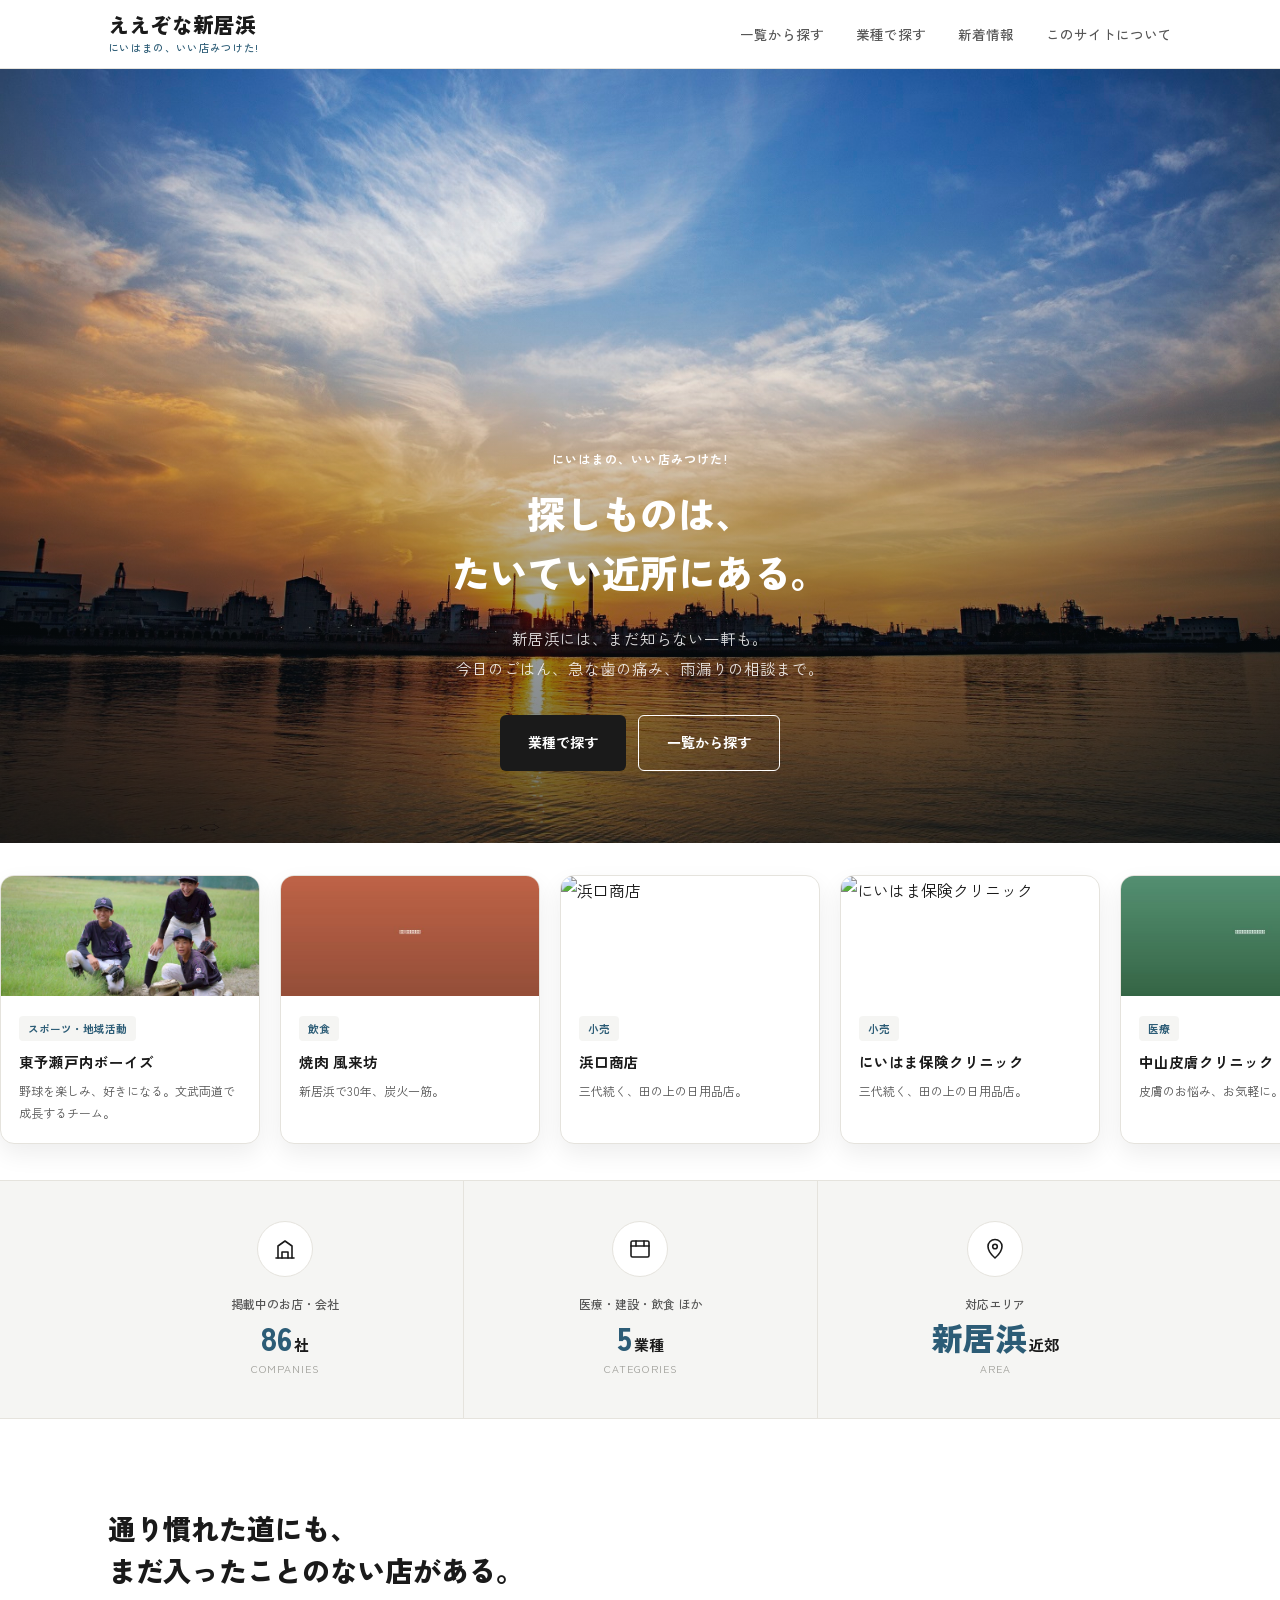
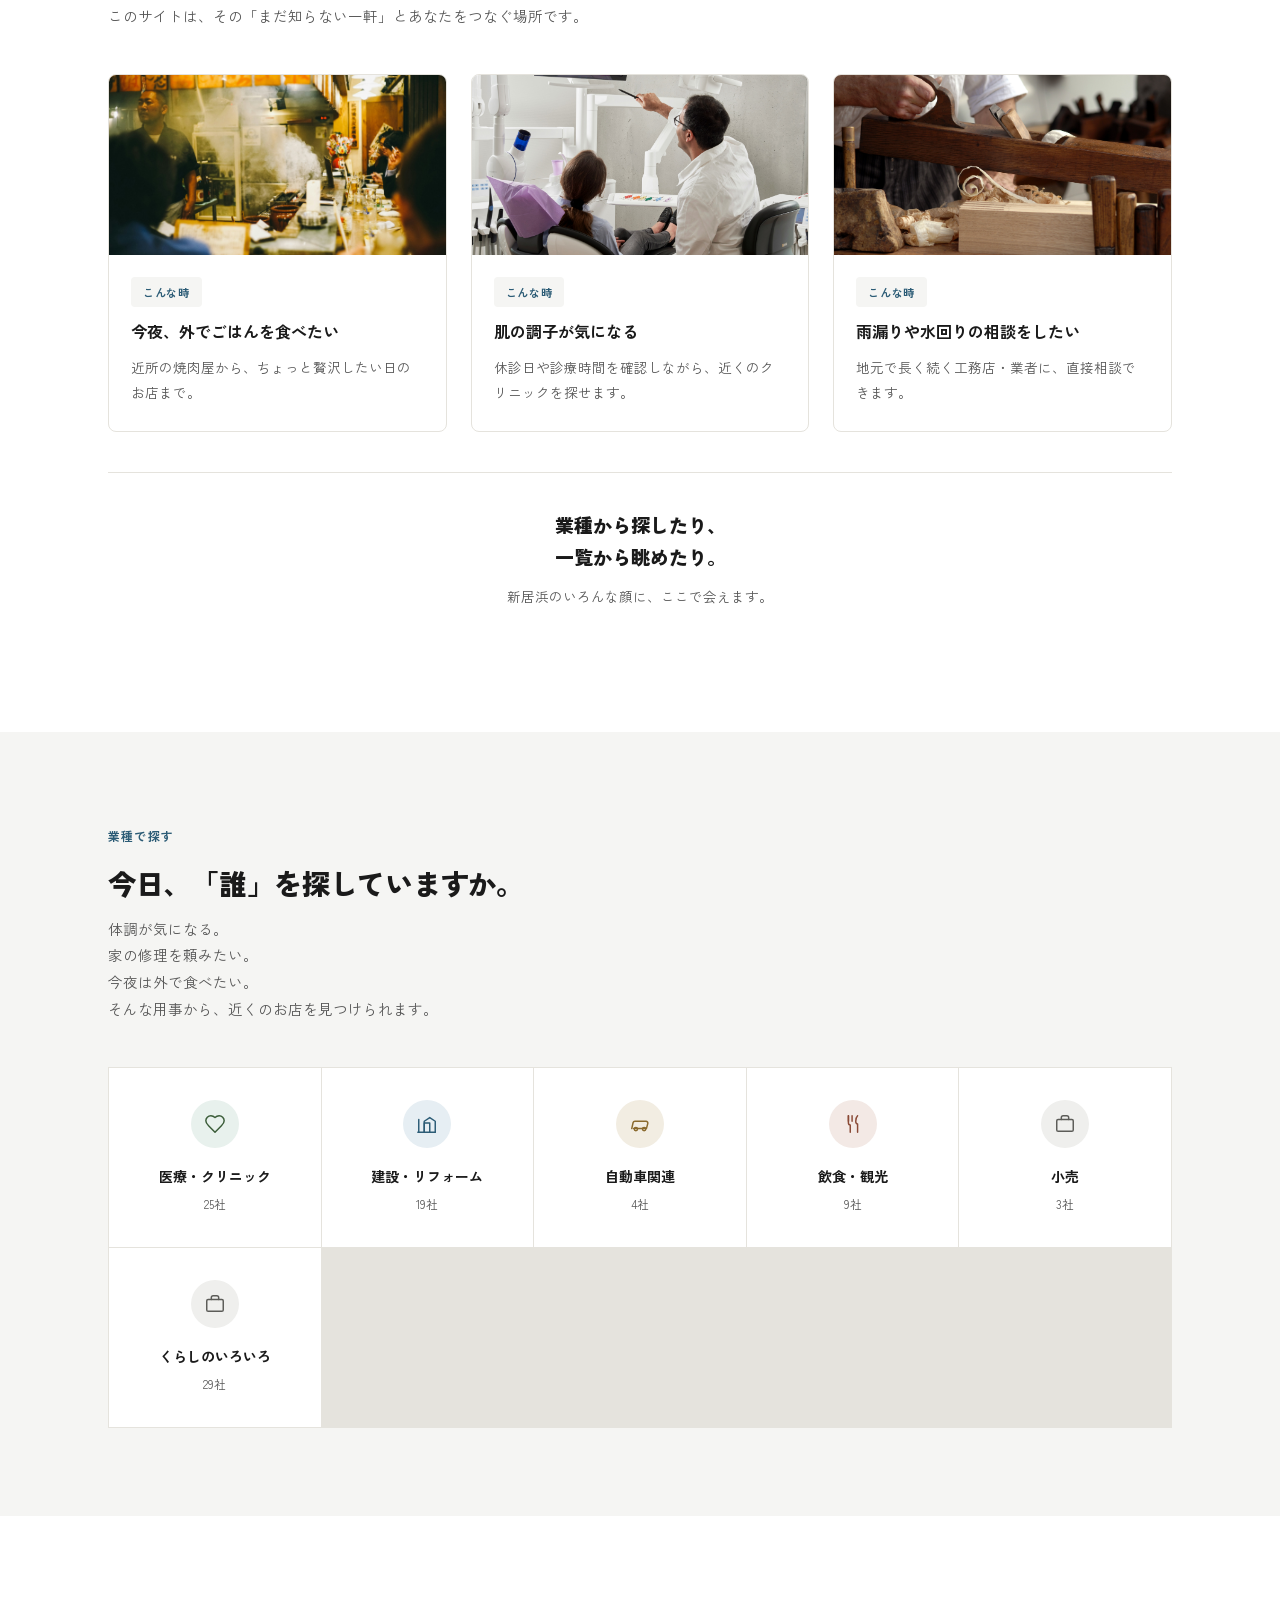
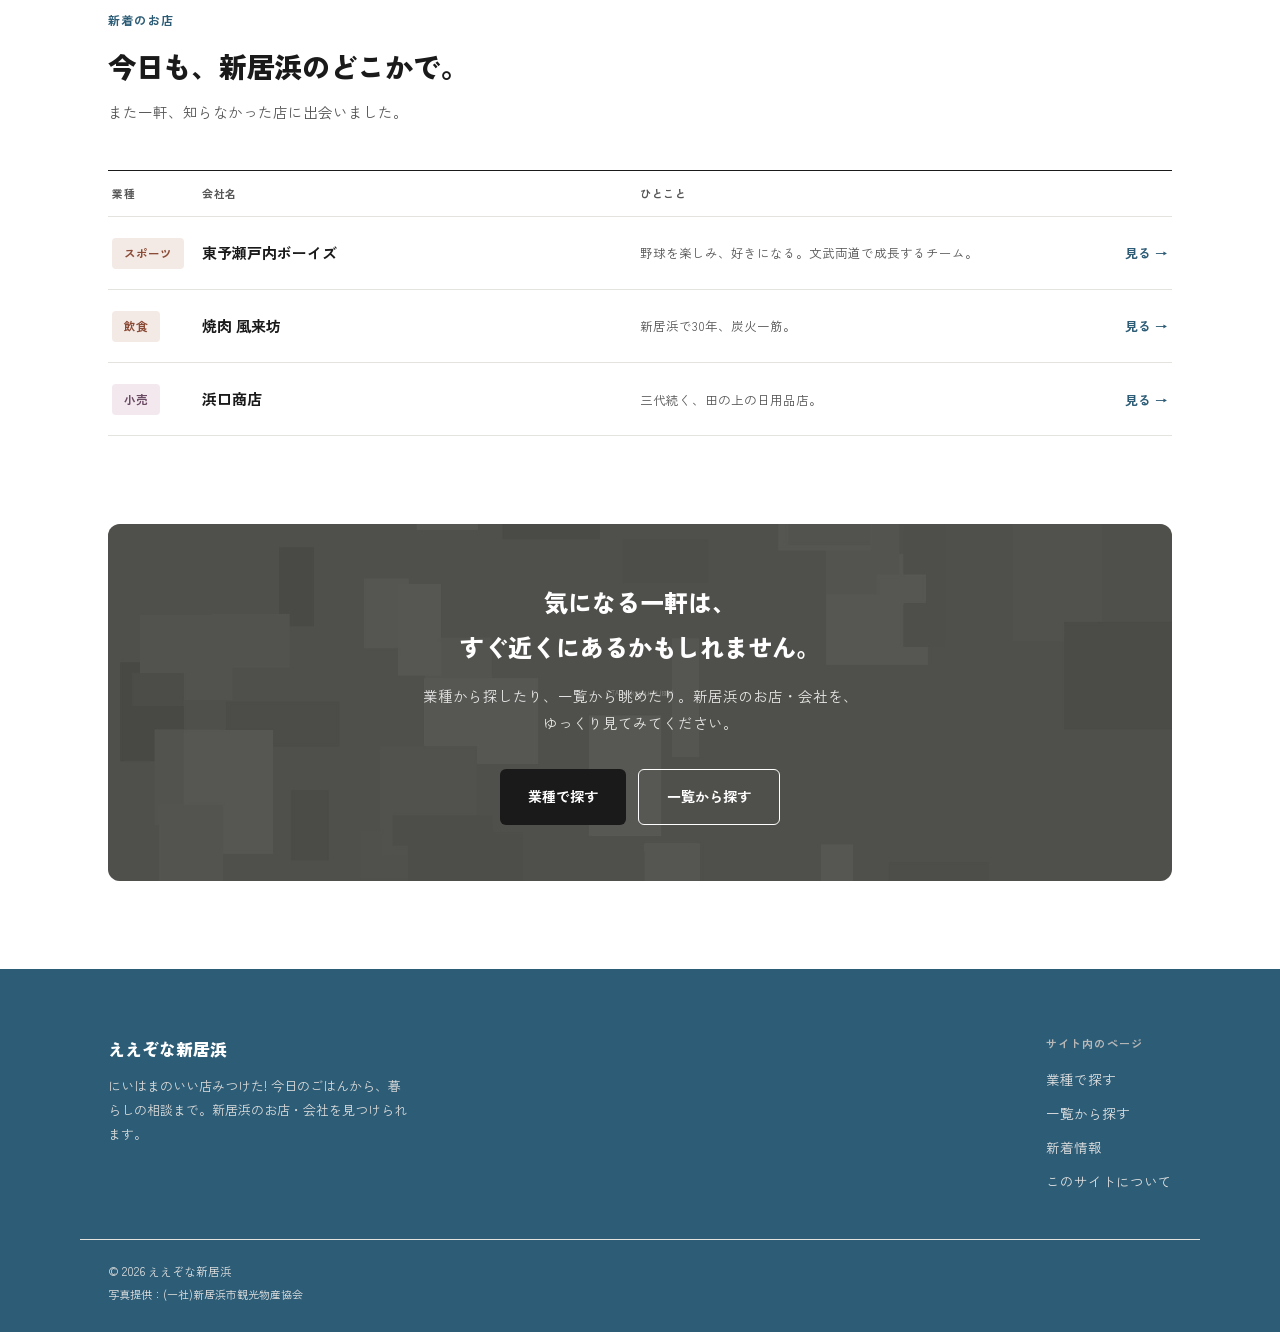
==== commit 14bea6dd: "リンク追加" ====
--- a/index.html
+++ b/index.html
@@ -88,6 +88,19 @@
               <p>三代続く、田の上の日用品店。</p>
             </div>
           </a>
+          <a href="companies/sample-insurance/index.html" class="marquee-card">
+            <div class="marquee-thumb">
+              <img
+                src="images/companies/sample-insurance/photo-1.jpg"
+                alt="にいはま保険クリニック"
+              />
+            </div>
+            <div class="marquee-body">
+              <span class="marquee-tag">小売</span>
+              <h4>にいはま保険クリニック</h4>
+              <p>三代続く、田の上の日用品店。</p>
+            </div>
+          </a>
           <a href="companies/b/index.html" class="marquee-card">
             <div class="marquee-thumb">
               <img src="images/marquee-2.jpg" alt="中山皮膚クリニック" />
@@ -163,6 +176,19 @@
             <div class="marquee-body">
               <span class="marquee-tag">小売</span>
               <h4>浜口商店</h4>
+              <p>三代続く、田の上の日用品店。</p>
+            </div>
+          </a>
+          <a href="companies/sample-insurance/index.html" class="marquee-card">
+            <div class="marquee-thumb">
+              <img
+                src="images/companies/sample-insurance/photo-1.jpg"
+                alt="にいはま保険クリニック"
+              />
+            </div>
+            <div class="marquee-body">
+              <span class="marquee-tag">小売</span>
+              <h4>にいはま保険クリニック</h4>
               <p>三代続く、田の上の日用品店。</p>
             </div>
           </a>
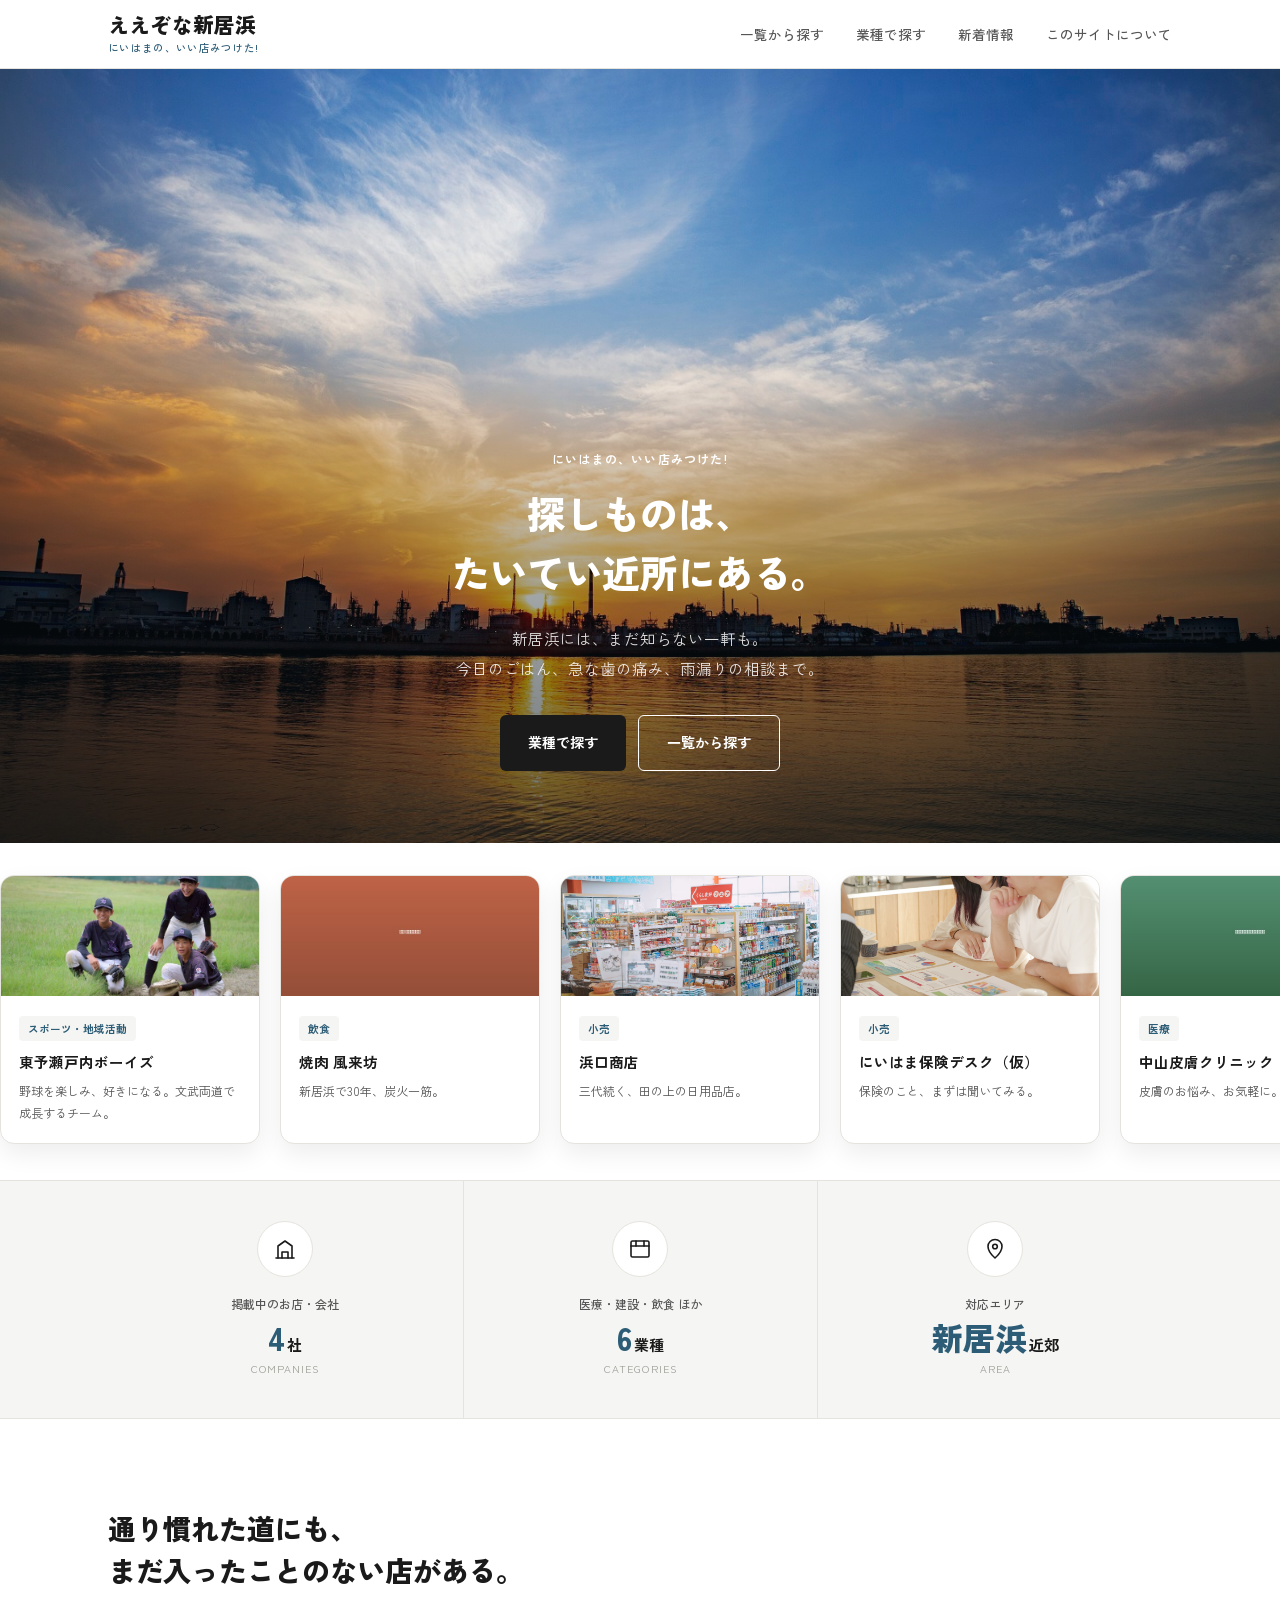
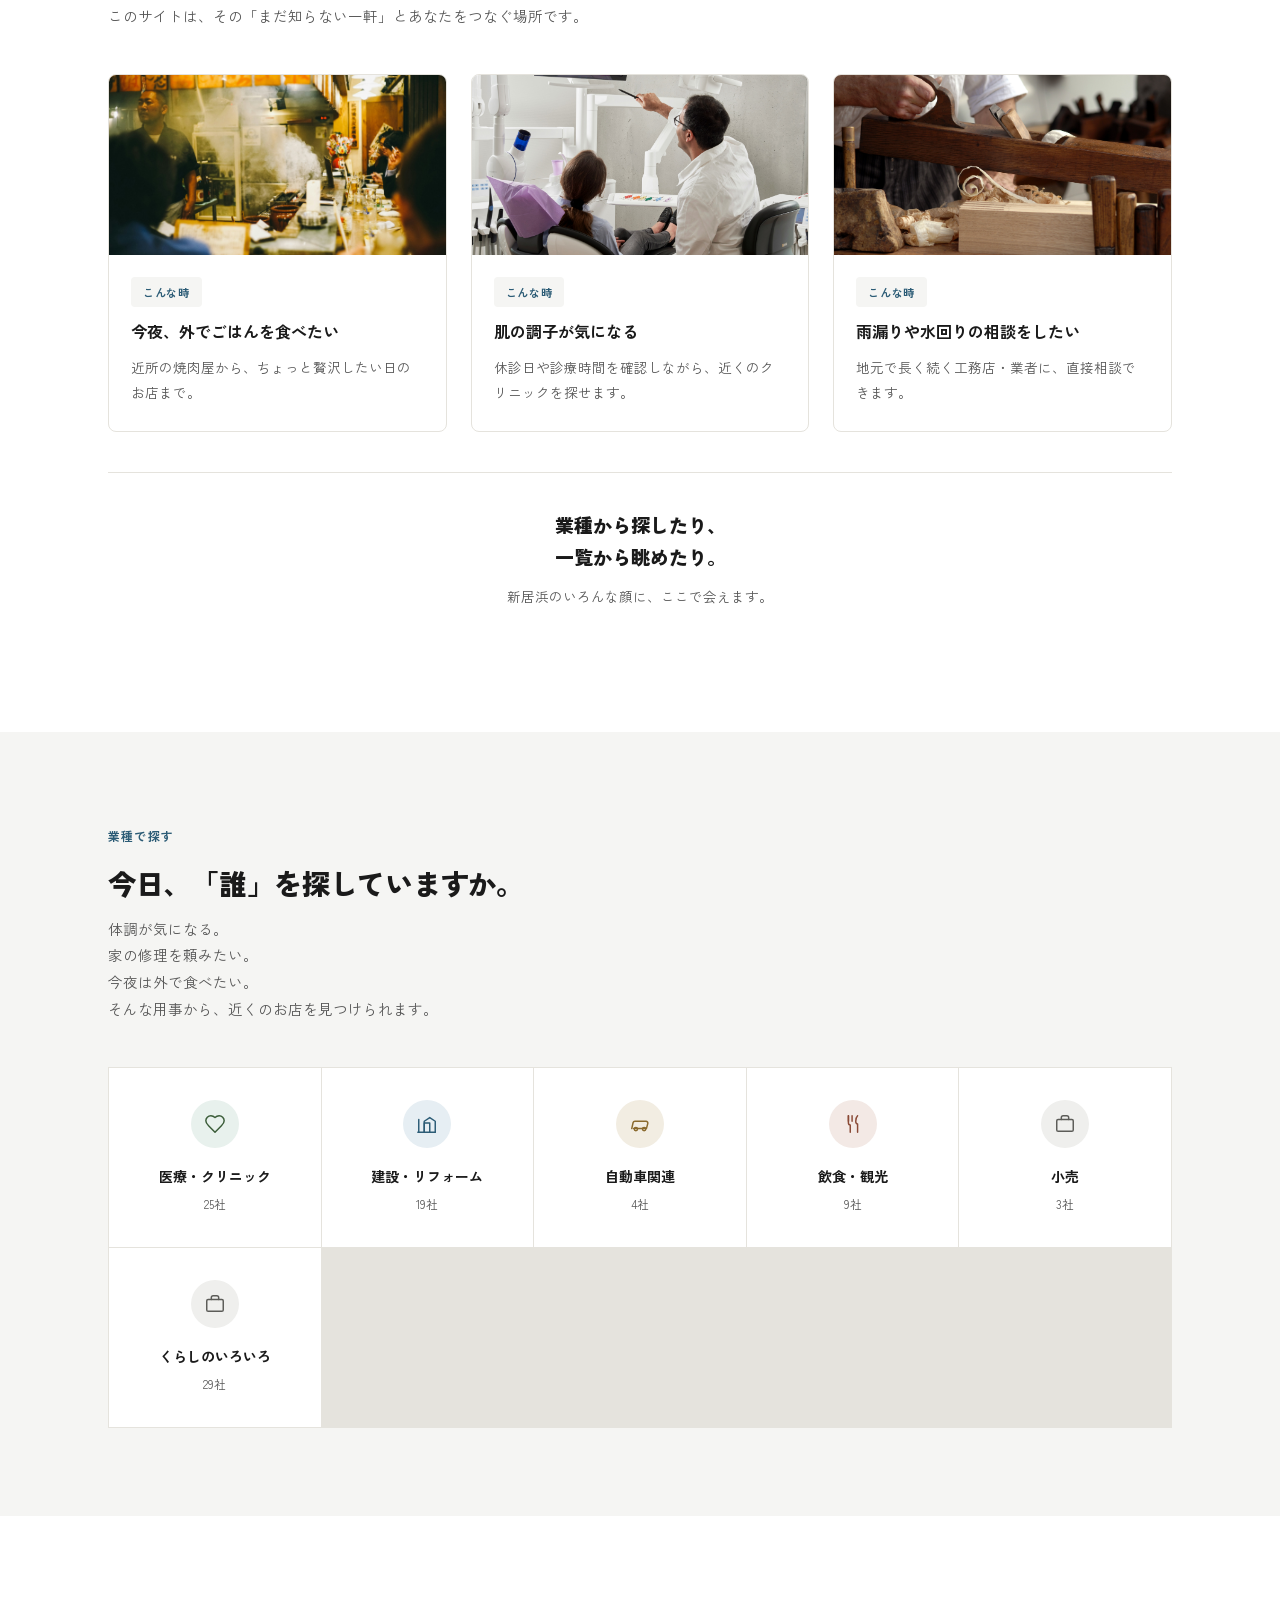
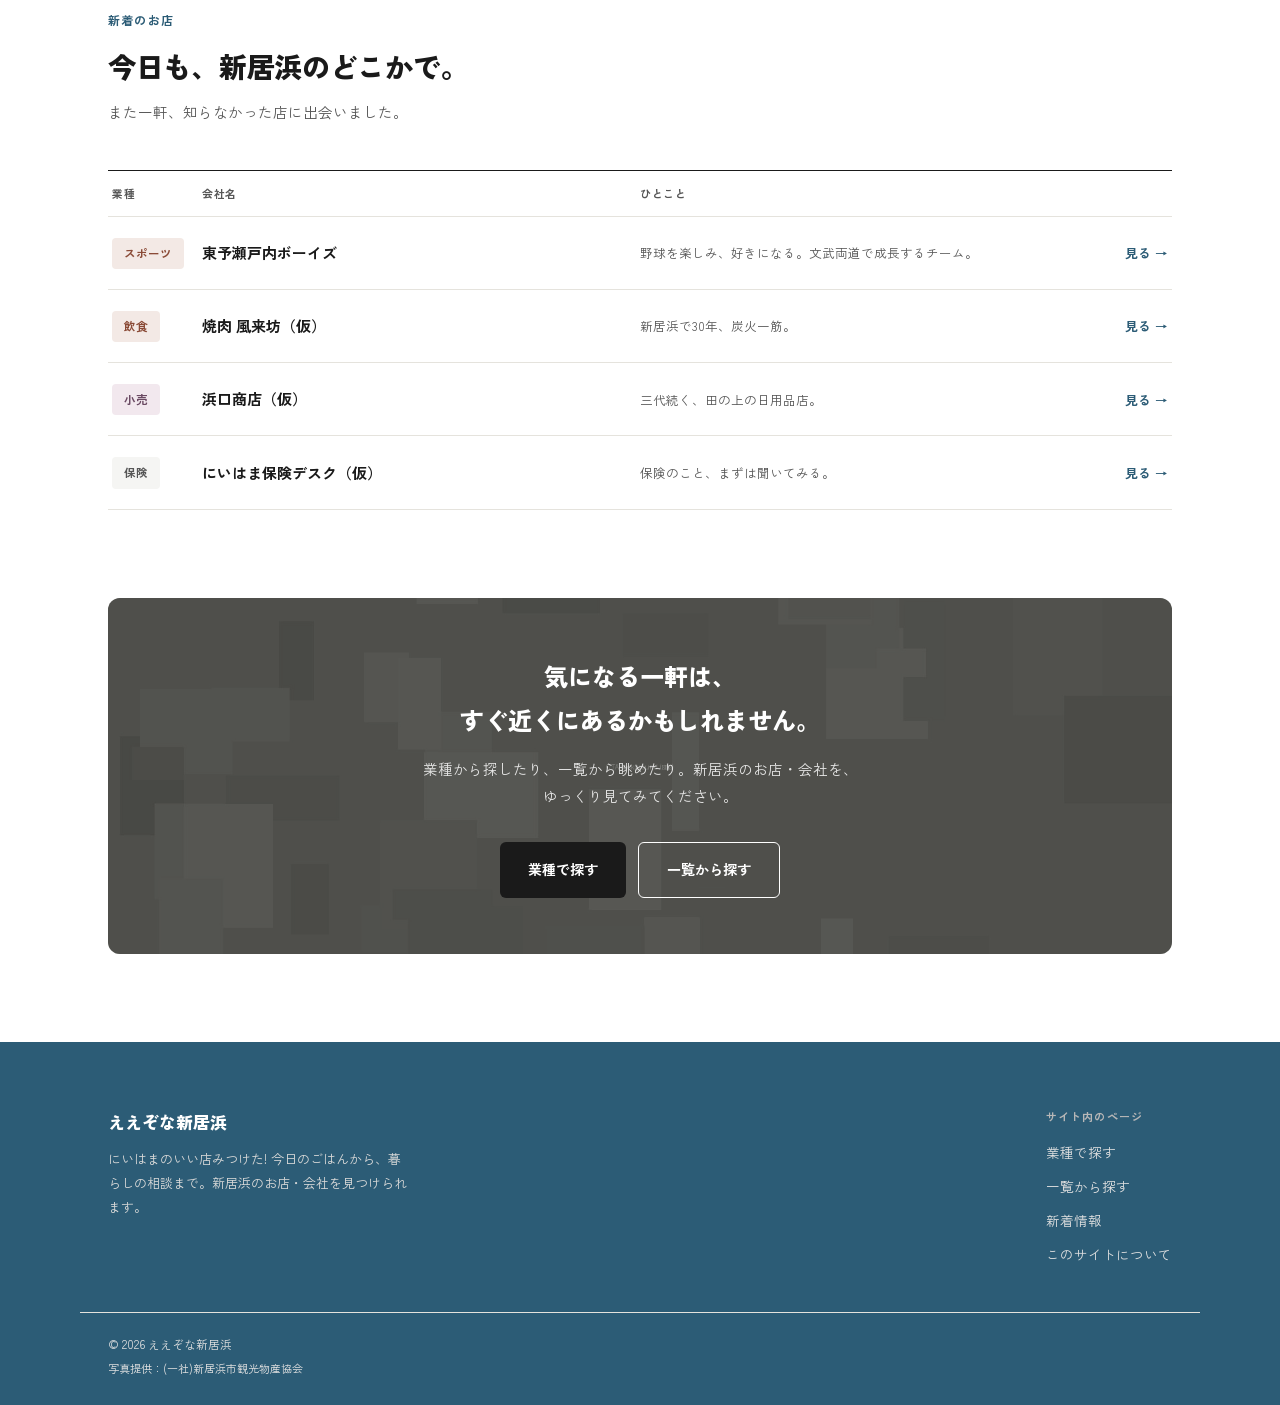
==== commit 86ac5e7a: "いろいろ追加" ====
--- a/index.html
+++ b/index.html
@@ -97,8 +97,8 @@
             </div>
             <div class="marquee-body">
               <span class="marquee-tag">小売</span>
-              <h4>にいはま保険クリニック</h4>
-              <p>三代続く、田の上の日用品店。</p>
+              <h4>にいはま保険デスク（仮）</h4>
+              <p>保険のこと、まずは聞いてみる。</p>
             </div>
           </a>
           <a href="companies/b/index.html" class="marquee-card">
@@ -175,7 +175,7 @@
             </div>
             <div class="marquee-body">
               <span class="marquee-tag">小売</span>
-              <h4>浜口商店</h4>
+              <h4>浜口商店（仮）</h4>
               <p>三代続く、田の上の日用品店。</p>
             </div>
           </a>
@@ -188,8 +188,8 @@
             </div>
             <div class="marquee-body">
               <span class="marquee-tag">小売</span>
-              <h4>にいはま保険クリニック</h4>
-              <p>三代続く、田の上の日用品店。</p>
+              <h4>にいはま保険デスク（仮）</h4>
+              <p>保険のこと、まずは聞いてみる。</p>
             </div>
           </a>
           <a href="companies/b/index.html" class="marquee-card">
@@ -256,7 +256,7 @@
             </svg>
           </div>
           <div class="label-jp">掲載中のお店・会社</div>
-          <div class="num">86<span>社</span></div>
+          <div class="num">4<span>社</span></div>
           <div class="label-en">Companies</div>
         </div>
         <div class="stat-item">
@@ -278,7 +278,7 @@
             </svg>
           </div>
           <div class="label-jp">医療・建設・飲食 ほか</div>
-          <div class="num">5<span>業種</span></div>
+          <div class="num">6<span>業種</span></div>
           <div class="label-en">Categories</div>
         </div>
         <div class="stat-item">
@@ -526,14 +526,20 @@
           </a>
           <a href="companies/yakiniku-furaibo/index.html" class="ledger-row">
             <div><span class="tag tag-food">飲食</span></div>
-            <div><h3>焼肉 風来坊</h3></div>
+            <div><h3>焼肉 風来坊（仮）</h3></div>
             <div class="catch">新居浜で30年、炭火一筋。</div>
             <div class="more">見る →</div>
           </a>
           <a href="companies/sample-retail/index.html" class="ledger-row">
             <div><span class="tag tag-retail">小売</span></div>
-            <div><h3>浜口商店</h3></div>
+            <div><h3>浜口商店（仮）</h3></div>
             <div class="catch">三代続く、田の上の日用品店。</div>
+            <div class="more">見る →</div>
+          </a>
+          <a href="companies/sample-insurance/index.html" class="ledger-row">
+            <div><span class="tag tag-insurance">保険</span></div>
+            <div><h3>にいはま保険デスク（仮）</h3></div>
+            <div class="catch">保険のこと、まずは聞いてみる。</div>
             <div class="more">見る →</div>
           </a>
         </div>
